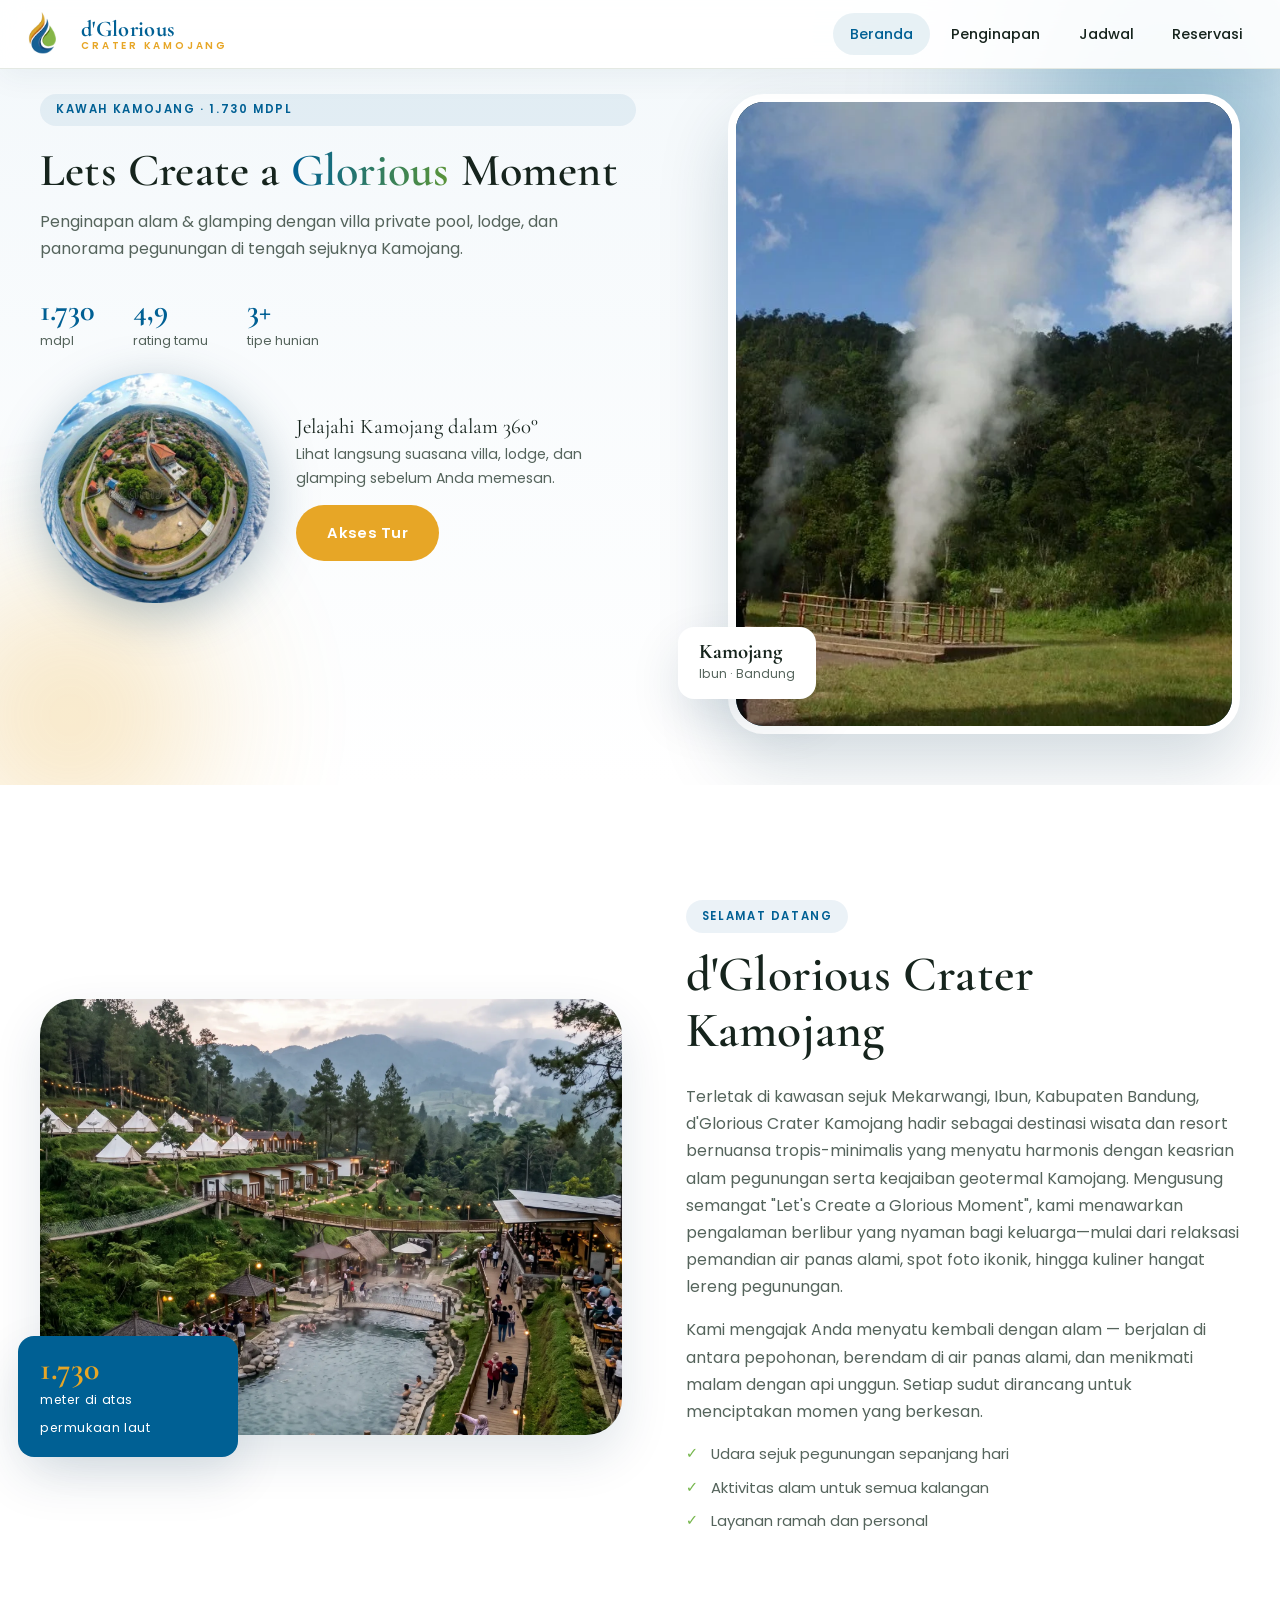
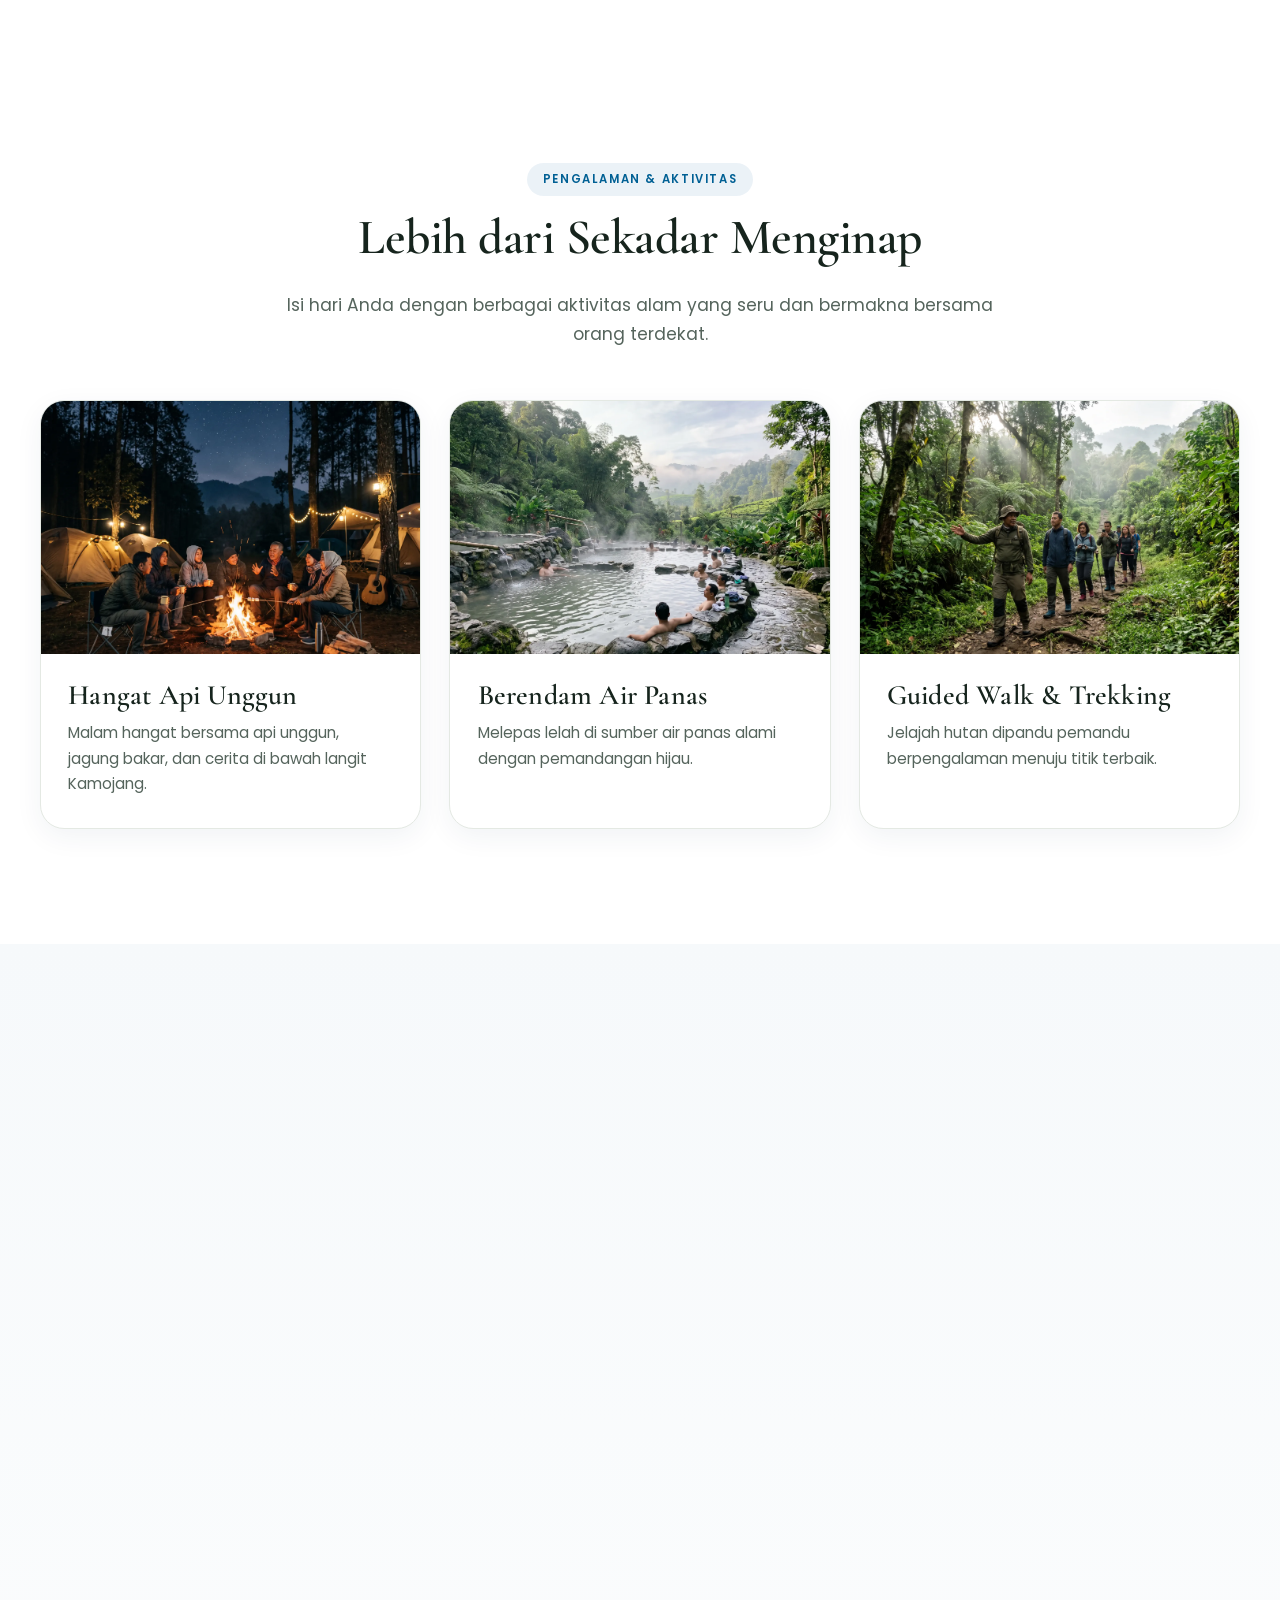
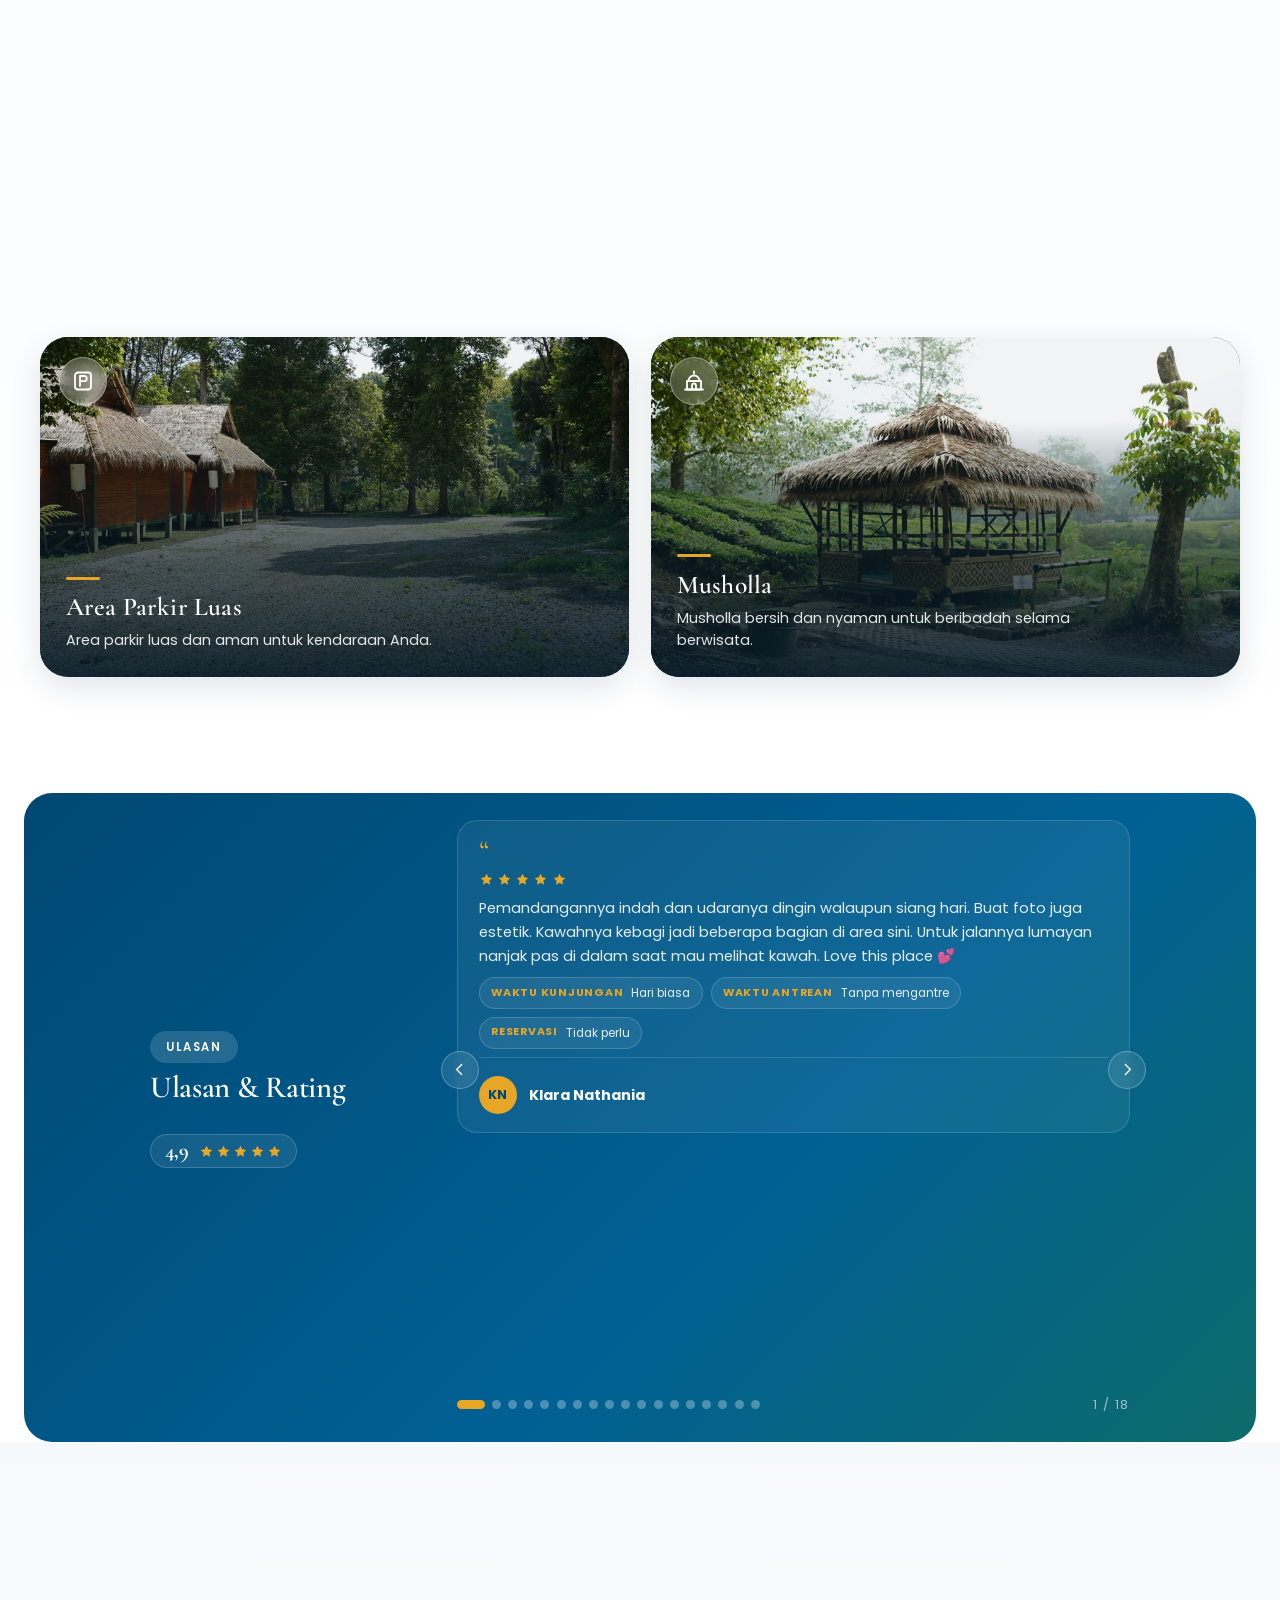
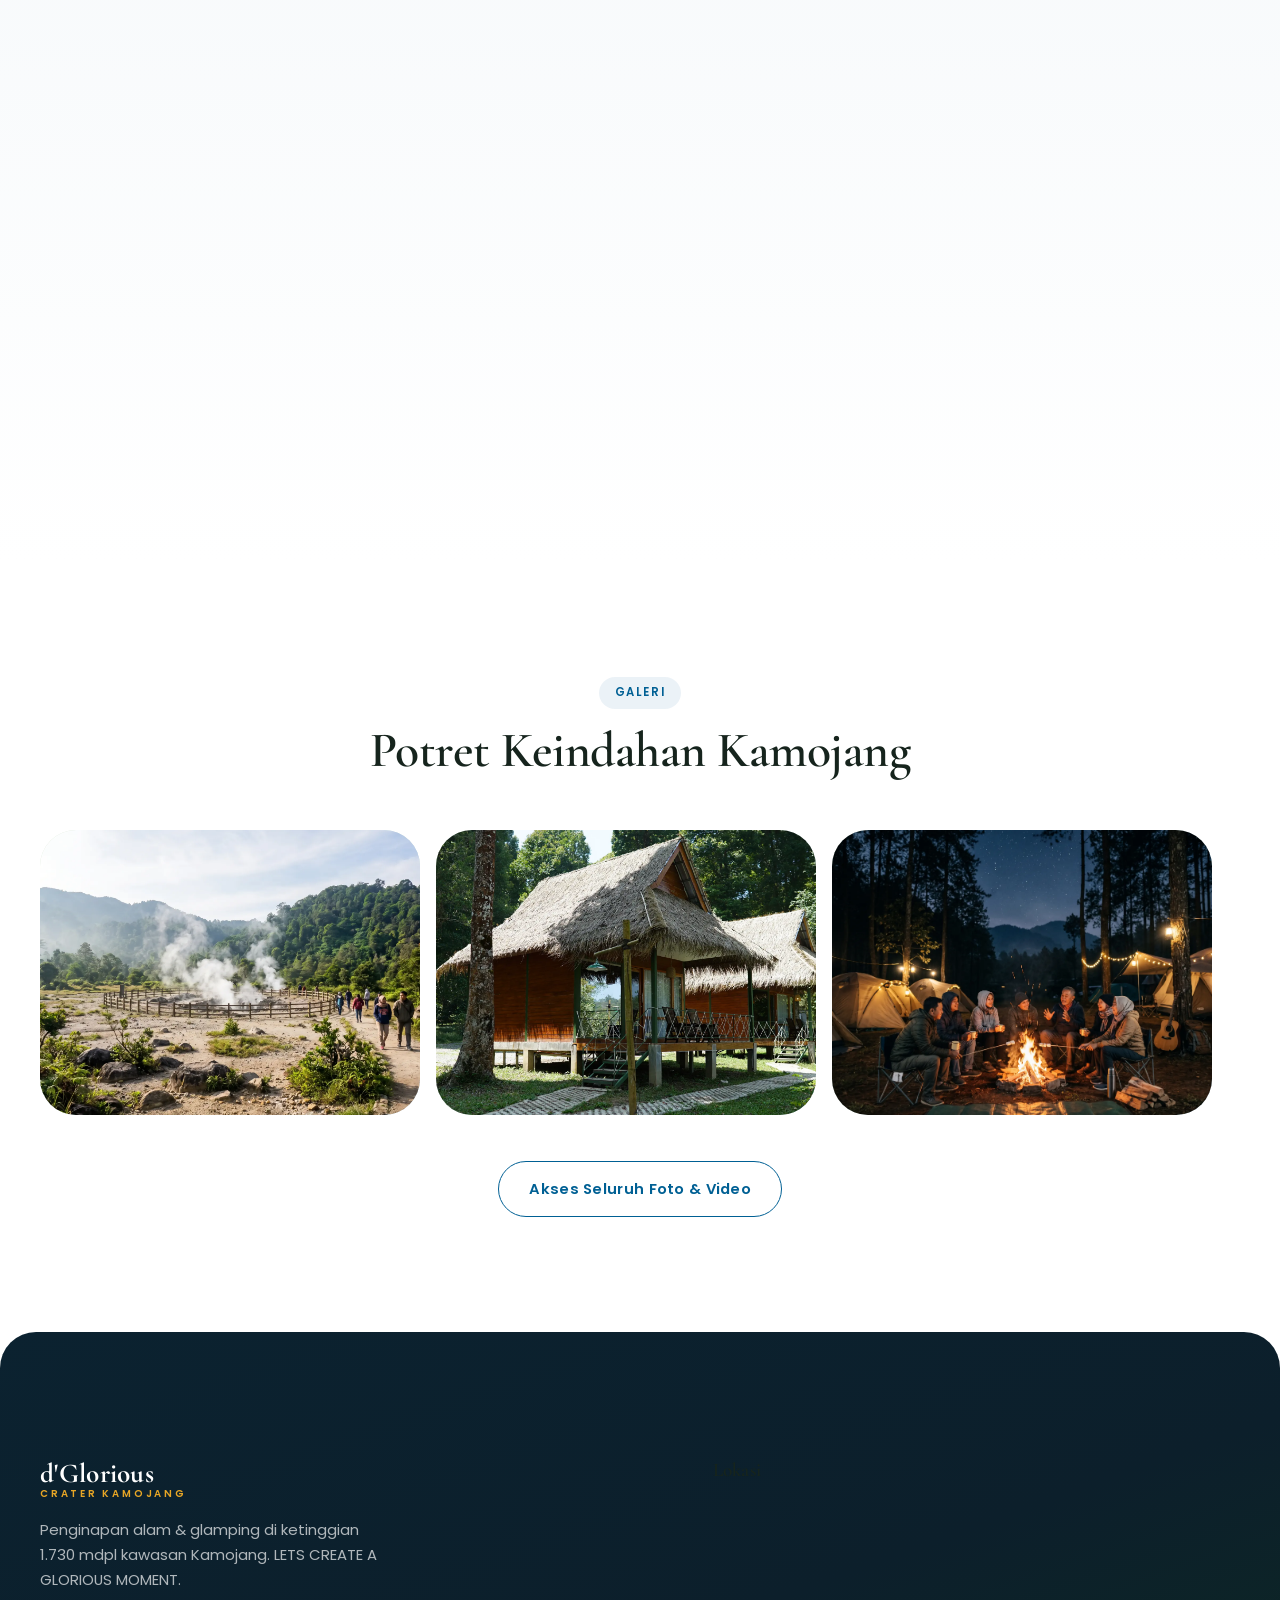
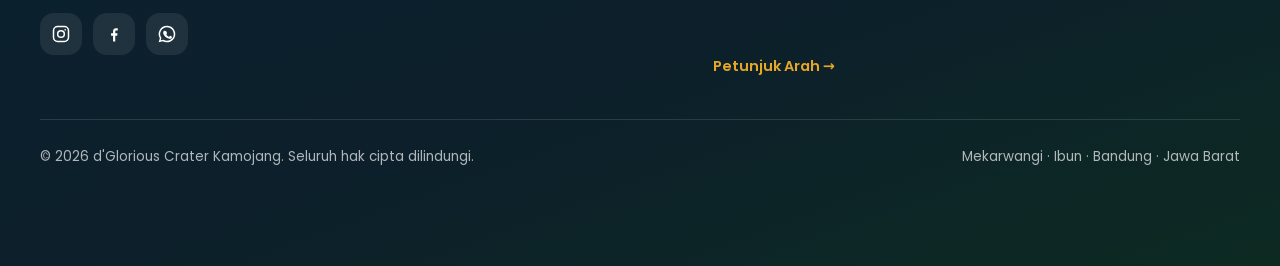
==== index.html @ 9ad10592 "First Commit" ====
<!DOCTYPE html>
<html lang="id">
<head>
  <meta charset="UTF-8">
  <meta name="viewport" content="width=device-width, initial-scale=1.0">
  <title>d'Glorious Crater Kamojang — LETS CREATE A GLORIOUS MOMENT</title>
  <meta name="description" content="Penginapan alam & glamping di ketinggian 1.730 mdpl kawasan Kawah Kamojang. Villa private pool, lodge, dan glamping dengan panorama pegunungan.">
  <meta property="og:title" content="d'Glorious Crater Kamojang">
  <meta property="og:description" content="LETS CREATE A GLORIOUS MOMENT — menginap di tengah sejuknya alam Kamojang.">
  <meta property="og:type" content="website">
  <link rel="preconnect" href="https://fonts.googleapis.com">
  <link rel="preconnect" href="https://fonts.gstatic.com" crossorigin>
  <link href="https://fonts.googleapis.com/css2?family=Cormorant+Garamond:wght@500;600;700&family=Poppins:wght@300;400;500;600&display=optional" rel="stylesheet">
  <link rel="stylesheet" href="assets/css/style.css">
  <link rel="icon" type="image/png" href="assets/img/favicon.png">
</head>
<body>
  <a class="skip-link" href="#main">Lewati ke konten</a>

  <!-- ================= HEADER ================= -->
  <header class="site-header is-static" id="siteHeader">
    <div class="container header__inner">
      <button class="nav-toggle" id="navToggle" type="button" aria-label="Buka menu" aria-expanded="false" aria-controls="primaryNav">
        <span class="nav-toggle__bar"></span>
        <span class="nav-toggle__bar"></span>
        <span class="nav-toggle__bar"></span>
      </button>

      <a class="brand" href="index.html" aria-label="d'Glorious Crater Kamojang">
        <img class="brand__logo" src="assets/img/logo.png" alt="d'Glorious Crater Kamojang">
        <span class="brand__wordmark">d'Glorious<span>Crater Kamojang</span></span>
      </a>

      <ul class="nav__list header__nav"><li><a href="index.html" class="is-active" aria-current="page">Beranda</a></li><li><a href="akomodasi.html">Penginapan</a></li><li><a href="jadwal.html">Jadwal</a></li><li><a href="reservasi.html">Reservasi</a></li></ul>
    </div>
  </header>

  <div class="navpanel-backdrop" id="navBackdrop" hidden></div>
  <nav class="navpanel" id="primaryNav" aria-label="Menu utama">
    <div class="navpanel__head">
      <span class="navpanel__title">Menu</span>
      <button class="navpanel__close" id="navClose" type="button" aria-label="Tutup menu">
        <svg viewBox="0 0 24 24" fill="none" stroke="currentColor" stroke-width="1.9" stroke-linecap="round" aria-hidden="true"><path d="M6 6l12 12M18 6L6 18"/></svg>
      </button>
    </div>
    <ul class="nav__list">
      <li><a href="index.html" aria-label="Beranda">
        <svg class="nav-icon" viewBox="0 0 24 24" fill="none" stroke="currentColor" stroke-width="1.8" stroke-linecap="round" stroke-linejoin="round" aria-hidden="true"><path d="M3 10.5 12 3l9 7.5"/><path d="M5 9.5V21h14V9.5"/><path d="M9 21v-6h6v6"/></svg>
        <span>Beranda</span>
      </a></li>
      <li><a href="akomodasi.html" aria-label="Penginapan">
        <svg class="nav-icon" viewBox="0 0 24 24" fill="none" stroke="currentColor" stroke-width="1.8" stroke-linecap="round" stroke-linejoin="round" aria-hidden="true"><rect x="3" y="3" width="7" height="7" rx="1.5"/><rect x="14" y="3" width="7" height="7" rx="1.5"/><rect x="3" y="14" width="7" height="7" rx="1.5"/><rect x="14" y="14" width="7" height="7" rx="1.5"/></svg>
        <span>Penginapan</span>
      </a></li>
      <li><a href="jadwal.html" aria-label="Jadwal">
        <svg class="nav-icon" viewBox="0 0 24 24" fill="none" stroke="currentColor" stroke-width="1.8" stroke-linecap="round" stroke-linejoin="round" aria-hidden="true"><rect x="3" y="5" width="18" height="16" rx="2"/><path d="M3 10h18"/><path d="M8 3v4M16 3v4"/><path d="M8 14h.01M12 14h.01M16 14h.01M8 18h.01M12 18h.01"/></svg>
        <span>Jadwal</span>
      </a></li>
      <li><a href="reservasi.html" aria-label="Reservasi">
        <svg class="nav-icon" viewBox="0 0 24 24" fill="none" stroke="currentColor" stroke-width="1.8" stroke-linecap="round" stroke-linejoin="round" aria-hidden="true"><rect x="3" y="5" width="18" height="16" rx="2"/><path d="M3 10h18"/><path d="M8 3v4M16 3v4"/><path d="m9.5 15.5 1.8 1.8 3.4-3.6"/></svg>
        <span>Reservasi</span>
      </a></li>
    </ul>
  </nav>

  <!-- Navigasi bawah (layar kecil) -->
  <nav class="bottombar" aria-label="Menu utama ponsel">
    <ul class="bottombar__list">
      <li><a href="index.html" aria-label="Beranda">
        <svg class="nav-icon" viewBox="0 0 24 24" fill="none" stroke="currentColor" stroke-width="1.8" stroke-linecap="round" stroke-linejoin="round" aria-hidden="true"><path d="M3 10.5 12 3l9 7.5"/><path d="M5 9.5V21h14V9.5"/><path d="M9 21v-6h6v6"/></svg>
        <span>Beranda</span>
      </a></li>
      <li><a href="akomodasi.html" aria-label="Penginapan">
        <svg class="nav-icon" viewBox="0 0 24 24" fill="none" stroke="currentColor" stroke-width="1.8" stroke-linecap="round" stroke-linejoin="round" aria-hidden="true"><rect x="3" y="3" width="7" height="7" rx="1.5"/><rect x="14" y="3" width="7" height="7" rx="1.5"/><rect x="3" y="14" width="7" height="7" rx="1.5"/><rect x="14" y="14" width="7" height="7" rx="1.5"/></svg>
        <span>Penginapan</span>
      </a></li>
      <li><a href="jadwal.html" aria-label="Jadwal">
        <svg class="nav-icon" viewBox="0 0 24 24" fill="none" stroke="currentColor" stroke-width="1.8" stroke-linecap="round" stroke-linejoin="round" aria-hidden="true"><rect x="3" y="5" width="18" height="16" rx="2"/><path d="M3 10h18"/><path d="M8 3v4M16 3v4"/><path d="M8 14h.01M12 14h.01M16 14h.01M8 18h.01M12 18h.01"/></svg>
        <span>Jadwal</span>
      </a></li>
      <li><a href="reservasi.html" aria-label="Reservasi">
        <svg class="nav-icon" viewBox="0 0 24 24" fill="none" stroke="currentColor" stroke-width="1.8" stroke-linecap="round" stroke-linejoin="round" aria-hidden="true"><rect x="3" y="5" width="18" height="16" rx="2"/><path d="M3 10h18"/><path d="M8 3v4M16 3v4"/><path d="m9.5 15.5 1.8 1.8 3.4-3.6"/></svg>
        <span>Reservasi</span>
      </a></li>
    </ul>
  </nav>

  <main id="main">
    <!-- ================= HERO ================= -->
    <section class="hero hero--split">
      <span class="blob blob--1" aria-hidden="true"></span>
      <span class="blob blob--2" aria-hidden="true"></span>
      <div class="container hero__grid">
        <div class="hero__text">
          <p class="eyebrow">Kawah Kamojang · 1.730 mdpl</p>
          <h1>Lets Create a <em>Glorious</em> Moment</h1>
          <p class="hero__lead">Penginapan alam &amp; glamping dengan villa private pool, lodge, dan panorama pegunungan di tengah sejuknya Kamojang.</p>
          <ul class="hero__facts">
            <li><strong>1.730</strong><span>mdpl</span></li>
            <li><strong>4,9</strong><span>rating tamu</span></li>
            <li><strong>3+</strong><span>tipe hunian</span></li>
          </ul>

          <!-- Isi ruang kosong: PNG 360 + tombol akses -->
          <div class="hero__360">
            <div class="hero360">
              <img class="hero360__img" src="assets/img/360.webp" alt="Tampilan 360 derajat kawasan Kamojang" width="552" height="552">
              <div class="hero360__body">
                <p class="hero360__title">Jelajahi Kamojang dalam 360°</p>
                <p class="hero360__text">Lihat langsung suasana villa, lodge, dan glamping sebelum Anda memesan.</p>
                <a class="btn btn--gold hero360__btn" href="AksesTur.html" aria-label="Buka halaman Akses Tur 360">Akses Tur</a>
              </div>
            </div>
          </div>
        </div>
        <div class="hero__visual">
          <div class="hero__media">
        <div class="hero__backdrop" aria-hidden="true"></div>
        <video class="hero__video" data-img="hero" autoplay muted loop playsinline poster="assets/img/Hero.webp">
          <source data-video="hero" src="assets/video/Hero1.mp4" type="video/mp4">
        </video>
          </div>
          <div class="hero__chip"><strong>Kamojang</strong><span>Ibun · Bandung</span></div>
        </div>
      </div>
    </section>

    <!-- ================= INTRO ================= -->
    <section class="section" id="tentang">
      <div class="container split">
        <div class="split__media" data-reveal>
          <div class="media ratio-4x3">
            <img data-img="intro" src="assets/img/intro.jpg" alt="Suasana alam d'Glorious Crater Kamojang">
          </div>
          <div class="split__badge">
            <strong>1.730</strong>
            <span>meter di atas permukaan laut</span>
          </div>
        </div>
        <div class="split__body" data-reveal data-reveal-delay="1">
          <p class="eyebrow">Selamat Datang</p>
          <h2>d'Glorious Crater Kamojang</h2>
          <p>Terletak di kawasan sejuk Mekarwangi, Ibun, Kabupaten Bandung, d'Glorious Crater Kamojang hadir sebagai destinasi wisata dan resort bernuansa tropis-minimalis yang menyatu harmonis dengan keasrian alam pegunungan serta keajaiban geotermal Kamojang. Mengusung semangat "Let's Create a Glorious Moment", kami menawarkan pengalaman berlibur yang nyaman bagi keluarga—mulai dari relaksasi pemandian air panas alami, spot foto ikonik, hingga kuliner hangat lereng pegunungan.</p>
          <p>Kami mengajak Anda menyatu kembali dengan alam — berjalan di antara pepohonan, berendam di air panas alami, dan menikmati malam dengan api unggun. Setiap sudut dirancang untuk menciptakan momen yang berkesan.</p>
          <ul class="feature-list">
            <li>Udara sejuk pegunungan sepanjang hari</li>
            <li>Aktivitas alam untuk semua kalangan</li>
            <li>Layanan ramah dan personal</li>
          </ul>
        </div>
      </div>
    </section>

    <!-- ================= PENGALAMAN ================= -->
    <section class="section" id="pengalaman">
      <div class="container">
        <div class="section-head section-head--center" data-reveal>
          <p class="eyebrow">Pengalaman &amp; Aktivitas</p>
          <h2>Lebih dari Sekadar Menginap</h2>
          <p class="lead">Isi hari Anda dengan berbagai aktivitas alam yang seru dan bermakna bersama orang terdekat.</p>
        </div>
        <div class="grid grid-3">
          <article class="card" data-reveal>
            <div class="media ratio-3x2"><img data-img="exp-campfire" src="assets/img/exp-campfire.jpg" alt="Hangat api unggun"></div>
            <div class="card__body">
              <h3 class="card__title">Hangat Api Unggun</h3>
              <p class="card__text">Malam hangat bersama api unggun, jagung bakar, dan cerita di bawah langit Kamojang.</p>
            </div>
          </article>
          <article class="card" data-reveal data-reveal-delay="1">
            <div class="media ratio-3x2"><img data-img="exp-hotspring" src="assets/img/exp-hotspring.jpg" alt="Berendam air panas"></div>
            <div class="card__body">
              <h3 class="card__title">Berendam Air Panas</h3>
              <p class="card__text">Melepas lelah di sumber air panas alami dengan pemandangan hijau.</p>
            </div>
          </article>
          <article class="card" data-reveal data-reveal-delay="2">
            <div class="media ratio-3x2" data-img="exp-walk"><img data-img="exp-walk" src="assets/img/exp-walk.jpg" alt="Guided walk"></div>
            <div class="card__body">
              <h3 class="card__title">Guided Walk &amp; Trekking</h3>
              <p class="card__text">Jelajah hutan dipandu pemandu berpengalaman menuju titik terbaik.</p>
            </div>
          </article>
        </div>
      </div>
    </section>

    <!-- ================= FASILITAS ================= -->
    <section class="section section--sand" id="fasilitas">
      <div class="container">
        <div class="section-head section-head--center" data-reveal>
          <p class="eyebrow">Fasilitas</p>
          <h2>Semua yang Anda Butuhkan</h2>
        </div>
        <div class="fac-grid" id="facGrid">
          <article class="fac-card fac-card--wide" data-reveal>
            <div class="fac-card__media"><img data-img="exp-hotspring" src="assets/img/exp-hotspring.jpg" alt="Pemandian air panas alami" loading="lazy" onerror="this.style.display='none'"></div>
            <div class="fac-card__icon"><svg viewBox="0 0 24 24" fill="none" stroke="currentColor" stroke-width="1.8" stroke-linecap="round" stroke-linejoin="round"><path d="M12 3c3 3.4 6 6 6 9.3A6 6 0 0 1 6 12.3C6 9 9 6.4 12 3z"/><path d="M9 14.5c.8.8 2 .8 2.8 0"/><path d="M11.6 16.6c.8.8 2 .8 2.8 0"/><path d="M14.2 14.5c.8.8 2 .8 2.8 0"/></svg></div>
            <div class="fac-card__body">
              <h3>Pemandian Air Panas &amp; Sauna Alam</h3>
              <p>Berendam hangat di air panas alami dan relaksasi sauna di tengah sejuknya alam.</p>
            </div>
          </article>
          <article class="fac-card" data-reveal data-reveal-delay="1">
            <div class="fac-card__media"><img data-img="gal-2" src="assets/img/gal-2.jpg" alt="Penginapan glamping dan area camping" loading="lazy" onerror="this.style.display='none'"></div>
            <div class="fac-card__icon"><svg viewBox="0 0 24 24" fill="none" stroke="currentColor" stroke-width="1.8" stroke-linecap="round" stroke-linejoin="round"><path d="M2.5 16.5 12 3.5l9.5 13"/><path d="M7 16.5V20h10v-3.5"/><path d="M9 16.5 10.5 12M15 16.5 13.5 12"/></svg></div>
            <div class="fac-card__body">
              <h3>Penginapan Glamping &amp; Camping Area</h3>
              <p>Tenda glamping nyaman dan area berkemah di bawah langit Kamojang.</p>
            </div>
          </article>
          <article class="fac-card" data-reveal data-reveal-delay="2">
            <div class="fac-card__media"><img src="assets/img/fas-resto.jpg" alt="Crateria Resto &amp; Cafe" loading="lazy" onerror="this.style.display='none'"></div>
            <div class="fac-card__icon"><svg viewBox="0 0 24 24" fill="none" stroke="currentColor" stroke-width="1.8" stroke-linecap="round" stroke-linejoin="round"><path d="M4 10h13v5a4 4 0 0 1-4 4H8a4 4 0 0 1-4-4z"/><path d="M17 11h1.2a2.3 2.3 0 0 1 0 4.6H17"/><path d="M8 6.5c0-1 1-1.4 1-2.4M11.5 6.5c0-1 1-1.4 1-2.4"/></svg></div>
            <div class="fac-card__body">
              <h3>Crateria Resto &amp; Cafe</h3>
              <p>Menu hangat khas lereng pegunungan, kopi, dan pemandangan kawah.</p>
            </div>
          </article>
          <article class="fac-card" data-reveal data-reveal-delay="3">
            <div class="fac-card__media"><img src="assets/img/LMG06645.webp" alt="Glorious Bridge dan spot foto" loading="lazy" onerror="this.style.display='none'"></div>
            <div class="fac-card__icon"><svg viewBox="0 0 24 24" fill="none" stroke="currentColor" stroke-width="1.8" stroke-linecap="round" stroke-linejoin="round"><path d="M4 8.5h3l1.5-2.5h7L17 8.5h3a1 1 0 0 1 1 1V18a1 1 0 0 1-1 1H4a1 1 0 0 1-1-1V9.5a1 1 0 0 1 1-1z"/><circle cx="12" cy="13" r="3.2"/><path d="M8.2 16.5h7.6"/></svg></div>
            <div class="fac-card__body">
              <h3>Glorious Bridge &amp; Spot Foto</h3>
              <p>Jembatan ikonik dan titik foto dengan latar alam yang memukau.</p>
            </div>
          </article>
          <article class="fac-card fac-card--wide" data-reveal>
            <div class="fac-card__media"><img src="assets/img/Kawah.webp" alt="Kawasan kawah alami Kamojang" loading="lazy" onerror="this.style.display='none'"></div>
            <div class="fac-card__icon"><svg viewBox="0 0 24 24" fill="none" stroke="currentColor" stroke-width="1.8" stroke-linecap="round" stroke-linejoin="round"><path d="M3.5 20 9 9l3 5 2.5-4 6 10z"/><path d="M1.5 20h21"/><path d="M12 6.5c0-1.1 1-1.6 1-2.8"/><path d="M15 9c0-1.1 1-1.6 1-2.8"/></svg></div>
            <div class="fac-card__body">
              <h3>Kawasan Kawah Alami</h3>
              <p>Jelajahi fenomena panas bumi dan lanskap kawah Kamojang yang menakjubkan.</p>
            </div>
          </article>
          <article class="fac-card" data-reveal data-reveal-delay="1">
            <div class="fac-card__media"><img src="assets/img/Saung.webp" alt="Saung dan gazebo bersantai" loading="lazy" onerror="this.style.display='none'"></div>
            <div class="fac-card__icon"><svg viewBox="0 0 24 24" fill="none" stroke="currentColor" stroke-width="1.8" stroke-linecap="round" stroke-linejoin="round"><path d="M12 4v13"/><path d="M3.5 9.5a8.5 8.5 0 0 1 17 0z"/><path d="M12 17v4"/><path d="M8.5 21h7"/></svg></div>
            <div class="fac-card__body">
              <h3>Saung &amp; Gazebo Bersantai</h3>
              <p>Tempat teduh untuk bersantai, bercengkrama, dan menikmati suasana pegunungan.</p>
            </div>
          </article>
          <article class="fac-card fac-card--wide" data-reveal data-reveal-delay="2">
            <div class="fac-card__media"><img src="assets/img/LMG06696.webp" alt="Area parkir luas" loading="lazy" onerror="this.style.display='none'"></div>
            <div class="fac-card__icon"><svg viewBox="0 0 24 24" fill="none" stroke="currentColor" stroke-width="1.8" stroke-linecap="round" stroke-linejoin="round"><rect x="4" y="3.5" width="16" height="17" rx="3"/><path d="M9 17V7h4.2a2.6 2.6 0 0 1 0 5.2H9"/></svg></div>
            <div class="fac-card__body">
              <h3>Area Parkir Luas</h3>
              <p>Area parkir luas dan aman untuk kendaraan Anda.</p>
            </div>
          </article>
          <article class="fac-card fac-card--wide" data-reveal data-reveal-delay="3">
            <div class="fac-card__media"><img src="assets/img/LMG07456.webp" alt="Musholla" loading="lazy" onerror="this.style.display='none'"></div>
            <div class="fac-card__icon"><svg viewBox="0 0 24 24" fill="none" stroke="currentColor" stroke-width="1.8" stroke-linecap="round" stroke-linejoin="round"><path d="M12 2.5v2.2"/><path d="M6.5 12a5.5 5.5 0 0 1 11 0z"/><path d="M5 12h14v8.5H5z"/><path d="M10 20.5v-4a2 2 0 0 1 4 0v4"/><path d="M3 20.5h18"/></svg></div>
            <div class="fac-card__body">
              <h3>Musholla</h3>
              <p>Musholla bersih dan nyaman untuk beribadah selama berwisata.</p>
            </div>
          </article>
        </div>
        <div class="fac-more">
          <button class="btn btn--outline" id="facMore" type="button" aria-haspopup="dialog" aria-controls="facModal">
            <span data-label>Lihat Semua Fasilitas</span>
          </button>
        </div>
      </div>
    </section>

    <!-- ================= TESTIMONI ================= -->
    <section class="section section--blue" id="testimoni">
      <div class="container">
        <div class="section-head section-head--center" data-reveal>
          <p class="eyebrow">Ulasan</p>
          <h2>Ulasan &amp; Rating</h2>
          <p class="rating-summary">
            <strong class="rating-summary__score">4,9</strong>
            <span class="rating-summary__stars"><svg viewBox="0 0 24 24" fill="currentColor"><path d="m12 2.8 2.85 5.78 6.38.93-4.62 4.5 1.09 6.35L12 17.36 6.3 20.36l1.09-6.35-4.62-4.5 6.38-.93z"/></svg><svg viewBox="0 0 24 24" fill="currentColor"><path d="m12 2.8 2.85 5.78 6.38.93-4.62 4.5 1.09 6.35L12 17.36 6.3 20.36l1.09-6.35-4.62-4.5 6.38-.93z"/></svg><svg viewBox="0 0 24 24" fill="currentColor"><path d="m12 2.8 2.85 5.78 6.38.93-4.62 4.5 1.09 6.35L12 17.36 6.3 20.36l1.09-6.35-4.62-4.5 6.38-.93z"/></svg><svg viewBox="0 0 24 24" fill="currentColor"><path d="m12 2.8 2.85 5.78 6.38.93-4.62 4.5 1.09 6.35L12 17.36 6.3 20.36l1.09-6.35-4.62-4.5 6.38-.93z"/></svg><svg viewBox="0 0 24 24" fill="currentColor"><path d="m12 2.8 2.85 5.78 6.38.93-4.62 4.5 1.09 6.35L12 17.36 6.3 20.36l1.09-6.35-4.62-4.5 6.38-.93z"/></svg></span>
          </p>
        </div>
        <div class="tcarousel" data-carousel>
          <button class="tcarousel__btn tcarousel__btn--prev" type="button" data-carousel-prev aria-label="Ulasan sebelumnya">
            <svg viewBox="0 0 24 24" fill="none" stroke="currentColor" stroke-width="2" stroke-linecap="round" stroke-linejoin="round" aria-hidden="true"><path d="m15 5-7 7 7 7"/></svg>
          </button>
          <div class="tcarousel__viewport">
            <div class="tcarousel__track" data-reviews></div>
          </div>
          <button class="tcarousel__btn tcarousel__btn--next" type="button" data-carousel-next aria-label="Ulasan berikutnya">
            <svg viewBox="0 0 24 24" fill="none" stroke="currentColor" stroke-width="2" stroke-linecap="round" stroke-linejoin="round" aria-hidden="true"><path d="m9 5 7 7-7 7"/></svg>
          </button>
          <div class="tcarousel__foot">
            <div class="tcarousel__dots" data-carousel-dots></div>
            <p class="tcarousel__counter"><span data-carousel-current>1</span> / <span data-carousel-total>20</span></p>
          </div>
        </div>
      </div>
    </section>

    <!-- ================= BERITA ================= -->
    <section class="section section--cream" id="berita">
      <div class="container">
        <div class="section-head section-head--center" data-reveal>
          <p class="eyebrow">Berita &amp; Info</p>
          <h2>Kabar Terbaru</h2>
          <p class="lead">Ikuti promo, acara, dan informasi terbaru dari d'Glorious Crater Kamojang.</p>
        </div>
        <div class="grid grid-3">
          <article class="news" data-reveal>
            <div class="news__meta"><span class="news__date">5 Okt 2026</span><span class="news__tag">Promo</span></div>
            <h3 class="news__title">Promo Libur Akhir Tahun: Diskon Menginap Hingga 20%</h3>
            <p class="news__text">Nikmati potongan harga spesial untuk pemesanan villa dan glamping selama periode libur akhir tahun.</p>
            <a class="news__link" href="reservasi.html">Baca Selengkapnya
              <svg width="18" height="18" viewBox="0 0 24 24" fill="none" stroke="currentColor" stroke-width="2" stroke-linecap="round" stroke-linejoin="round"><path d="M5 12h14M13 6l6 6-6 6"/></svg>
            </a>
          </article>
          <article class="news" data-reveal data-reveal-delay="1">
            <div class="news__meta"><span class="news__date">22 Sep 2026</span><span class="news__tag">Acara</span></div>
            <h3 class="news__title">Malam Api Unggun &amp; Musik Akustik Tiap Akhir Pekan</h3>
            <p class="news__text">Rasakan suasana hangat dengan api unggun dan penampilan musik akustik setiap Sabtu malam.</p>
            <a class="news__link" href="reservasi.html">Baca Selengkapnya
              <svg width="18" height="18" viewBox="0 0 24 24" fill="none" stroke="currentColor" stroke-width="2" stroke-linecap="round" stroke-linejoin="round"><path d="M5 12h14M13 6l6 6-6 6"/></svg>
            </a>
          </article>
          <article class="news" data-reveal data-reveal-delay="2">
            <div class="news__meta"><span class="news__date">8 Sep 2026</span><span class="news__tag">Info</span></div>
            <h3 class="news__title">Pemandian Air Panas &amp; Sauna Alam Kini Dibuka</h3>
            <p class="news__text">Fasilitas pemandian air panas alami dan sauna kini siap menemani waktu relaksasi Anda.</p>
            <a class="news__link" href="reservasi.html">Baca Selengkapnya
              <svg width="18" height="18" viewBox="0 0 24 24" fill="none" stroke="currentColor" stroke-width="2" stroke-linecap="round" stroke-linejoin="round"><path d="M5 12h14M13 6l6 6-6 6"/></svg>
            </a>
          </article>
        </div>
      </div>
    </section>

    <!-- ================= GALERI PREVIEW ================= -->
    <section class="section" id="galeri">
      <div class="container">
        <div class="section-head section-head--center" data-reveal>
          <p class="eyebrow">Galeri</p>
          <h2>Potret Keindahan Kamojang</h2>
        </div>
        <div class="gallery-grid" data-gallery>
          <div class="gallery-item" data-category="alam" data-type="image" data-src="assets/img/Kawah.webp" data-caption="Pemandangan kawah Kamojang di pagi hari" data-reveal>
            <div class="media ratio-4x3"><img src="assets/img/Kawah.webp" alt="Pemandangan kawah Kamojang"></div>
            <div class="gallery-item__overlay"><span>Pemandangan kawah Kamojang di pagi hari</span></div>
          </div>
          <div class="gallery-item" data-category="akomodasi" data-type="image" data-img="gal-2" data-src="assets/img/gal-2.jpg" data-caption="Glamping Kahuripan di tengah alam" data-reveal data-reveal-delay="1">
            <div class="media ratio-4x3"><img data-img="gal-2" src="assets/img/gal-2.jpg" alt="Glamping Kahuripan"></div>
            <div class="gallery-item__overlay"><span>Glamping Kahuripan di tengah alam</span></div>
          </div>
          <div class="gallery-item" data-category="aktivitas" data-type="image" data-img="gal-3" data-src="assets/img/gal-3.jpg" data-caption="Api unggun hangat malam hari" data-reveal data-reveal-delay="2">
            <div class="media ratio-4x3"><img data-img="gal-3" src="assets/img/gal-3.jpg" alt="Api unggun malam hari"></div>
            <div class="gallery-item__overlay"><span>Api unggun hangat malam hari</span></div>
          </div>
        </div>
        <div class="gallery-more" data-reveal>
          <a class="btn btn--outline" href="galeri.html">
            <span data-label>Akses Seluruh Foto &amp; Video</span>
          </a>
        </div>
      </div>
    </section>

  </main>

  <!-- ================= FOOTER ================= -->
  <footer class="site-footer">
    <div class="container">
      <div class="footer__grid">
        <div class="footer__brand">
          <span class="brand__wordmark">d'Glorious<span>Crater Kamojang</span></span>
          <p>Penginapan alam &amp; glamping di ketinggian 1.730 mdpl kawasan Kamojang. LETS CREATE A GLORIOUS MOMENT.</p>
          <div class="socials">
            <a data-instagram href="#" aria-label="Instagram"><svg width="20" height="20" viewBox="0 0 24 24" fill="none" stroke="currentColor" stroke-width="1.8"><rect x="3" y="3" width="18" height="18" rx="5"/><circle cx="12" cy="12" r="4"/><circle cx="17" cy="7" r="1" fill="currentColor" stroke="none"/></svg></a>
            <a data-facebook href="#" aria-label="Facebook"><svg width="20" height="20" viewBox="0 0 24 24" fill="currentColor"><path d="M13.5 21v-7h2.3l.4-3h-2.7V9.2c0-.9.3-1.5 1.6-1.5H16.5V5.1C16.2 5 15.3 5 14.3 5c-2 0-3.4 1.2-3.4 3.5V11H8.5v3h2.4v7z"/></svg></a>
            <a data-wa href="#" aria-label="WhatsApp"><svg width="20" height="20" viewBox="0 0 24 24" fill="currentColor"><path d="M12 2a10 10 0 0 0-8.6 15.1L2 22l5-1.3A10 10 0 1 0 12 2zm0 1.8a8.2 8.2 0 0 1 0 16.4 8.1 8.1 0 0 1-4.2-1.2l-.3-.2-3 .8.8-2.9-.2-.3A8.2 8.2 0 0 1 12 3.8zm-3 4.3c-.2 0-.5 0-.7.3-.2.3-.9.9-.9 2.1s.9 2.4 1 2.6c.1.2 1.8 2.9 4.5 3.9 2.2.9 2.7.7 3.2.7.5-.1 1.5-.6 1.7-1.2.2-.6.2-1.1.2-1.2-.1-.1-.2-.2-.5-.3l-1.6-.8c-.2-.1-.4-.1-.5.1l-.7.9c-.1.2-.3.2-.5.1-.2-.1-.9-.3-1.8-1.1-.7-.6-1.1-1.3-1.2-1.5-.1-.2 0-.3.1-.5l.4-.5c.1-.2.2-.3.3-.5.1-.2 0-.3 0-.5l-.7-1.7c-.2-.4-.4-.4-.5-.4z"/></svg></a>
          </div>
        </div>
        <div>
          <h4>Lokasi</h4>
          <div class="footer__map">
            <iframe data-maps-embed title="Peta lokasi d'Glorious Crater Kamojang" loading="lazy" referrerpolicy="no-referrer-when-downgrade" allowfullscreen></iframe>
            <a class="footer__map-link" data-maps-directions href="#">Petunjuk Arah &rarr;</a>
          </div>
        </div>
      </div>
      <div class="footer__bottom">
        <span>&copy; <span data-year></span> d'Glorious Crater Kamojang. Seluruh hak cipta dilindungi.</span>
        <span>Mekarwangi &middot; Ibun &middot; Bandung &middot; Jawa Barat</span>
      </div>
    </div>
  </footer>

  


  <!-- Daftar lengkap fasilitas (mobile) -->
  <div class="fac-modal" id="facModal" hidden role="dialog" aria-modal="true" aria-labelledby="facModalTitle">
    <div class="fac-modal__backdrop" data-close></div>
    <div class="fac-modal__panel">
      <div class="fac-modal__head">
        <h3 id="facModalTitle">Semua Fasilitas</h3>
        <button class="fac-modal__close" type="button" data-close aria-label="Tutup">
          <svg viewBox="0 0 24 24" fill="none" stroke="currentColor" stroke-width="1.9" stroke-linecap="round" aria-hidden="true"><path d="M6 6l12 12M18 6L6 18"/></svg>
        </button>
      </div>
      <div class="fac-modal__list"></div>
    </div>
  </div>

  <!-- ================= PRATINJAU 360 ================= -->
  <div class="pano" id="pano" hidden>
    <div class="pano__backdrop" data-pano-close></div>
    <div class="pano__dialog" role="dialog" aria-modal="true" aria-label="Virtual tour 360 derajat">
      <button class="pano__close pano__fs" type="button" data-pano-full aria-label="Layar penuh" title="Layar penuh">
        <svg class="ic-enter" viewBox="0 0 24 24" fill="none" stroke="currentColor" stroke-width="1.9" stroke-linecap="round" stroke-linejoin="round" aria-hidden="true"><path d="M3 9V3h6"/><path d="M21 9V3h-6"/><path d="M3 15v6h6"/><path d="M21 15v6h-6"/></svg>
        <svg class="ic-exit" viewBox="0 0 24 24" fill="none" stroke="currentColor" stroke-width="1.9" stroke-linecap="round" stroke-linejoin="round" aria-hidden="true"><path d="M9 3v6H3"/><path d="M15 3v6h6"/><path d="M9 21v-6H3"/><path d="M15 21v-6h6"/></svg>
      </button>
      <button class="pano__close" type="button" data-pano-close aria-label="Tutup virtual tour">
        <svg viewBox="0 0 24 24" fill="none" stroke="currentColor" stroke-width="1.9" stroke-linecap="round" aria-hidden="true"><path d="M6 6l12 12M18 6L6 18"/></svg>
      </button>
      <div class="pano__scenes" id="panoScenes" hidden>
        <div class="pano__scene" data-src="assets/img/360/gerbang/Akses Tur.webp" data-yaw="0" data-label="Gerbang Utama"></div>
      </div>
      <div class="pano__stage" id="panoStage" tabindex="0" role="img" aria-label="Pemandangan 360 derajat, seret ke kiri atau kanan untuk memutar">
        <div class="pano__strip" id="panoStrip"></div>
        <div class="pano__hotspots" id="panoHotspots"></div>
        <nav class="pano__tabs" id="panoTabs" role="tablist" aria-label="Pilih ruangan" hidden></nav>
        <div class="pano__popup" id="panoInfo" hidden>
          <button class="pano__popup-scrim" type="button" data-info-close aria-label="Tutup penjelasan"></button>
          <div class="pano__popup-panel" role="dialog" aria-labelledby="panoPopTitle" tabindex="-1">
            <button class="pano__popup-close" type="button" data-info-close aria-label="Tutup penjelasan"><svg viewBox="0 0 24 24" fill="none" stroke="currentColor" stroke-width="1.9" stroke-linecap="round" aria-hidden="true"><path d="M6 6l12 12M18 6L6 18"/></svg></button>
            <span class="pano__popup-badge"><svg viewBox="0 0 24 24" fill="none" stroke="currentColor" stroke-width="2" stroke-linecap="round" stroke-linejoin="round" aria-hidden="true"><circle cx="12" cy="12" r="9.2"/><path d="M12 11.3v5.2"/><circle cx="12" cy="7.9" r="1.2" fill="currentColor" stroke="none"/></svg></span>
            <h4 class="pano__info-title" id="panoPopTitle"></h4>
            <p class="pano__info-text"></p>
          </div>
        </div>
        <p class="pano__hint">
          <svg viewBox="0 0 24 24" fill="none" stroke="currentColor" stroke-width="1.7" stroke-linecap="round" stroke-linejoin="round" aria-hidden="true"><path d="M9 5 5 9l4 4"/><path d="M15 5l4 4-4 4"/><path d="M5 9h14"/></svg>
          Seret untuk memutar · klik ikon i atau panah
        </p>
      </div>
    </div>
  </div>

  <script src="assets/js/config.js"></script>
  <script src="assets/js/reviews.js"></script>
  <script src="assets/js/main.js"></script>
  <script src="assets/js/header-scroll.js"></script>
  <script src="assets/js/nav-hero.js"></script>
  <script src="assets/js/fasilitas-toggle.js"></script>
  <script src="assets/data/hotspots.js"></script>
</body>
</html>
---- assets/css/style.css ----
/* =========================================================
   d'Glorious Crater Kamojang — Stylesheet
   Palet: Putih · #e7a626 (gold) · #006094 (biru) · #76b74d (hijau)
   ========================================================= */

:root {
  /* Warna brand */
  --white: #ffffff;
  --gold: #e7a626;
  --gold-dark: #c98a12;
  --blue: #006094;
  --blue-dark: #004872;
  --green: #76b74d;
  --green-dark: #5a9438;

  /* Netral */
  --ink: #16241d;
  --body: #55645c;
  --cream: #f6f4ec;
  --sand: #fbfaf6;
  --line: #e4e9e3;

  /* Bentuk & bayangan */
  --radius: 16px;
  --radius-lg: 26px;
  --radius-pill: 999px;
  --shadow-sm: 0 6px 20px rgba(0, 50, 80, .08);
  --shadow: 0 20px 50px rgba(0, 50, 80, .12);
  --shadow-lg: 0 30px 70px rgba(0, 50, 80, .18);

  --container: 1200px;
  --header-h: 84px;

  --font-display: "Cormorant Garamond", Georgia, "Times New Roman", serif;
  --font-body: "Poppins", system-ui, -apple-system, "Segoe UI", sans-serif;

  --ease: cubic-bezier(.22, .61, .36, 1);
}

/* ---------- Reset ---------- */
*,
*::before,
*::after { box-sizing: border-box; }

html { scroll-behavior: smooth; }

body {
  margin: 0;
  font-family: var(--font-body);
  font-weight: 400;
  font-size: 16px;
  line-height: 1.7;
  color: var(--body);
  background: var(--white);
  -webkit-font-smoothing: antialiased;
  overflow-x: hidden;
}

img, video { max-width: 100%; display: block; }

a { color: inherit; text-decoration: none; }

button { font-family: inherit; cursor: pointer; }

h1, h2, h3, h4 {
  font-family: var(--font-display);
  color: var(--ink);
  font-weight: 600;
  line-height: 1.12;
  margin: 0 0 .5em;
  letter-spacing: .2px;
}

h1 { font-size: clamp(2.6rem, 6vw, 4.6rem); }
h2 { font-size: clamp(2rem, 4vw, 3.1rem); }
h3 { font-size: clamp(1.35rem, 2.2vw, 1.75rem); }
h4 { font-size: 1.2rem; }

p { margin: 0 0 1rem; }

ul { margin: 0; padding: 0; list-style: none; }

::selection { background: var(--gold); color: #fff; }

/* ---------- Layout helpers ---------- */
.container {
  width: min(100% - 2.5rem, var(--container));
  margin-inline: auto;
}

.section { padding: clamp(4rem, 9vw, 7.5rem) 0; }
.section--tight { padding: clamp(3rem, 6vw, 5rem) 0; }
.section--cream { background: var(--cream); }
.section--sand { background: var(--sand); }
.section--blue { background: var(--blue); color: rgba(255, 255, 255, .82); }
.section--blue h2, .section--blue h3 { color: #fff; }

.center { text-align: center; }
.grid { display: grid; gap: 1.75rem; }
.grid-2 { grid-template-columns: repeat(2, 1fr); }
.grid-3 { grid-template-columns: repeat(3, 1fr); }
.grid-4 { grid-template-columns: repeat(4, 1fr); }

/* ---------- Section heading ---------- */
.section-head { max-width: 720px; margin-bottom: clamp(2.2rem, 4vw, 3.4rem); }
.section-head--center { margin-inline: auto; text-align: center; }

.eyebrow {
  display: inline-flex;
  align-items: center;
  gap: .6rem;
  font-family: var(--font-body);
  font-size: .78rem;
  font-weight: 600;
  letter-spacing: .22em;
  text-transform: uppercase;
  color: var(--green-dark);
  margin-bottom: .9rem;
}
.eyebrow::before {
  content: "";
  width: 30px;
  height: 2px;
  background: var(--gold);
  display: inline-block;
}
.section-head--center .eyebrow::after {
  content: "";
  width: 30px;
  height: 2px;
  background: var(--gold);
}
.section--blue .eyebrow { color: var(--gold); }
.lead { font-size: 1.075rem; color: var(--body); }
.section--blue .lead { color: rgba(255, 255, 255, .8); }

/* ---------- Buttons ---------- */
.btn {
  --btn-bg: var(--gold);
  --btn-fg: #fff;
  display: inline-flex;
  align-items: center;
  justify-content: center;
  gap: .55rem;
  padding: .92rem 1.9rem;
  border: 1.5px solid transparent;
  border-radius: var(--radius-pill);
  background: var(--btn-bg);
  color: var(--btn-fg);
  font-family: var(--font-body);
  font-size: .92rem;
  font-weight: 600;
  letter-spacing: .02em;
  transition: transform .3s var(--ease), box-shadow .3s var(--ease),
    background .3s var(--ease), color .3s var(--ease), border-color .3s var(--ease);
  will-change: transform;
}
.btn:hover { transform: translateY(-3px); box-shadow: var(--shadow); }
.btn--gold { --btn-bg: var(--gold); }
.btn--gold:hover { --btn-bg: var(--gold-dark); }
.btn--blue { --btn-bg: var(--blue); }
.btn--blue:hover { --btn-bg: var(--blue-dark); }
.btn--green { --btn-bg: var(--green); }
.btn--green:hover { --btn-bg: var(--green-dark); }
.btn--ghost {
  --btn-bg: transparent;
  --btn-fg: #fff;
  border-color: rgba(255, 255, 255, .7);
}
.btn--ghost:hover { --btn-bg: #fff; --btn-fg: var(--blue); }
.btn--outline {
  --btn-bg: transparent;
  --btn-fg: var(--blue);
  border-color: var(--blue);
}
.btn--outline:hover { --btn-bg: var(--blue); --btn-fg: #fff; }
.btn--sm { padding: .62rem 1.3rem; font-size: .84rem; }
.btn--block { width: 100%; }

/* ---------- Header ---------- */
.site-header {
  position: fixed;
  inset: 0 0 auto 0;
  z-index: 100;
  display: flex;
  align-items: center;
  padding: .65rem 0;
  transition: background .4s var(--ease), box-shadow .4s var(--ease), padding .4s var(--ease);
}
.site-header::after {
  content: "";
  position: absolute;
  inset: 0;
  background: linear-gradient(to bottom, rgba(6, 26, 38, .55), rgba(6, 26, 38, 0));
  opacity: 1;
  transition: opacity .4s var(--ease);
  pointer-events: none;
  z-index: -1;
}
.site-header.is-solid {
  padding: .45rem 0 .55rem;
  background: rgba(255, 255, 255, .96);
  backdrop-filter: blur(12px);
  box-shadow: var(--shadow-sm);
}
.site-header.is-solid::after { opacity: 0; }

.header__inner {
  display: grid;
  grid-template-columns: 1fr auto 1fr;
  align-items: center;
  gap: 1rem;
  width: min(100% - 2.5rem, 1360px);
}
.header__spacer { display: block; }

/* Tombol hamburger */
.nav-toggle {
  justify-self: start;
  display: inline-flex;
  flex-direction: column;
  justify-content: center;
  gap: 5px;
  width: 42px;
  height: 42px;
  padding: 9px 8px;
  border: 0;
  border-radius: 10px;
  background: transparent;
  cursor: pointer;
  z-index: 200;
  transition: background .3s var(--ease);
}
.nav-toggle:hover { background: rgba(255, 255, 255, .14); }
.site-header.is-solid .nav-toggle:hover,
.site-header.is-static .nav-toggle:hover { background: rgba(6, 26, 38, .07); }
.nav-toggle__bar {
  display: block;
  width: 100%;
  height: 2px;
  border-radius: 2px;
  background: #fff;
  transition: transform .35s var(--ease), opacity .25s var(--ease), background .3s var(--ease);
}
.site-header.is-solid .nav-toggle__bar,
.site-header.is-static .nav-toggle__bar { background: var(--ink); }

/* Saat panel menu terbuka, hamburger berubah jadi silang */
body.nav-open .nav-toggle__bar { background: var(--ink); }
body.nav-open .nav-toggle__bar:nth-child(1) { transform: translateY(7px) rotate(45deg); }
body.nav-open .nav-toggle__bar:nth-child(2) { opacity: 0; }
body.nav-open .nav-toggle__bar:nth-child(3) { transform: translateY(-7px) rotate(-45deg); }

/* Panel menu geser dari kiri */
.navpanel {
  position: fixed;
  top: 0;
  left: 0;
  bottom: 0;
  z-index: 150;
  width: min(86vw, 340px);
  padding: 1.1rem 1.4rem 2rem;
  background: #fff;
  box-shadow: 14px 0 44px rgba(6, 26, 38, .16);
  transform: translateX(-102%);
  visibility: hidden;
  transition: transform .4s var(--ease), visibility .4s var(--ease);
  overflow-y: auto;
}
body.nav-open .navpanel { transform: translateX(0); visibility: visible; }

.navpanel__head {
  display: flex;
  align-items: center;
  justify-content: space-between;
  padding-bottom: .9rem;
  margin-bottom: .6rem;
  border-bottom: 1px solid var(--line);
}
.navpanel__title {
  font-family: var(--font-display);
  font-size: 1.3rem;
  font-weight: 700;
  color: var(--blue);
}
.navpanel__close {
  display: inline-flex;
  align-items: center;
  justify-content: center;
  width: 36px;
  height: 36px;
  border: 0;
  border-radius: 9px;
  background: transparent;
  color: var(--ink);
  cursor: pointer;
  transition: background .3s var(--ease);
}
.navpanel__close:hover { background: rgba(6, 26, 38, .07); }
.navpanel__close svg { width: 20px; height: 20px; }

.navpanel .nav__list { display: flex; flex-direction: column; gap: .15rem; }
.navpanel .nav__list a {
  display: flex;
  align-items: center;
  gap: .8rem;
  padding: .78rem .7rem;
  border-radius: 12px;
  font-size: .95rem;
  font-weight: 600;
  color: var(--ink);
  position: relative;
  transition: background .28s var(--ease), color .28s var(--ease);
}
.navpanel .nav__list a .nav-icon { width: 20px; height: 20px; flex: none; }
.navpanel .nav__list a:hover { background: rgba(231, 166, 38, .12); color: var(--gold-dark); }
.navpanel .nav__list a.is-active { background: rgba(0, 96, 148, .09); color: var(--blue); }
.navpanel .nav__list a.is-active::before {
  content: "";
  position: absolute;
  left: 0;
  top: 22%;
  bottom: 22%;
  width: 3px;
  border-radius: 3px;
  background: var(--gold);
}

/* Latar belakang saat panel terbuka */
.navpanel-backdrop {
  position: fixed;
  inset: 0;
  z-index: 140;
  background: rgba(6, 26, 38, .5);
  backdrop-filter: blur(2px);
  opacity: 0;
  transition: opacity .35s var(--ease);
}
body.nav-open .navpanel-backdrop { opacity: 1; }
.navpanel-backdrop[hidden] { display: none; }

/* Navigasi bawah — hanya tampil di layar kecil */
.bottombar { display: none; }

/* Brand */
.brand { display: inline-flex; align-items: center; gap: .95rem; }
.brand__logo { height: 52px; width: auto; transition: height .4s var(--ease); }
.site-header.is-solid .brand__logo { height: 46px; }
.brand__wordmark {
  display: block;
  font-family: var(--font-display);
  font-size: 1.5rem;
  font-weight: 700;
  color: #fff;
  line-height: 1.05;
  letter-spacing: .3px;
}
.brand__wordmark span {
  display: block;
  font-size: .62rem;
  font-family: var(--font-body);
  font-weight: 600;
  letter-spacing: .28em;
  text-transform: uppercase;
  color: var(--gold);
}
.brand--text .brand__logo { display: none; }
.brand--text .brand__wordmark { display: block; }
.site-header.is-solid .brand__wordmark { color: var(--blue); }

/* Inner pages (non-hero) need solid header from the start */
.site-header.is-static {
  position: absolute;
  background: rgba(255, 255, 255, .98);
  box-shadow: var(--shadow-sm);
}
.site-header.is-static::after { opacity: 0; }
.site-header.is-static .brand__wordmark { color: var(--blue); }

/* ---------- Hero ---------- */
.hero {
  position: relative;
  min-height: 100svh;
  display: flex;
  align-items: center;
  overflow: hidden;
  background: linear-gradient(160deg, #0b3348 0%, #004872 45%, #0d4a2f 100%);
  color: #fff;
}
.hero__backdrop {
  position: absolute;
  inset: -10%;
  z-index: 0;
  background-position: center;
  background-size: cover;
  background-repeat: no-repeat;
  filter: blur(34px) saturate(1.15) brightness(.6);
}
.hero__backdrop-video {
  position: absolute;
  inset: 0;
  width: 100%;
  height: 100%;
  object-fit: cover;
}
.hero__video,
.hero__poster {
  position: absolute;
  inset: 0;
  width: 100%;
  height: 100%;
  object-fit: cover;
  z-index: 1;
}
.hero__media {
  position: absolute;
  inset: 0;
  z-index: 0;
}
.hero__overlay {
  position: absolute;
  inset: 0;
  z-index: 2;
  background:
    linear-gradient(to right, rgba(6, 26, 38, .72) 0%, rgba(6, 26, 38, .35) 55%, rgba(6, 26, 38, .25) 100%),
    linear-gradient(to top, rgba(6, 26, 38, .8) 0%, rgba(6, 26, 38, 0) 45%);
}
.hero__scroll {
  position: absolute;
  left: 50%;
  bottom: 2rem;
  z-index: 3;
  transform: translateX(-50%);
  display: flex;
  flex-direction: column;
  align-items: center;
  gap: .5rem;
  font-size: .7rem;
  letter-spacing: .22em;
  text-transform: uppercase;
  color: rgba(255, 255, 255, .75);
}
.hero__scroll span {
  width: 1px;
  height: 40px;
  background: linear-gradient(to bottom, rgba(255, 255, 255, .1), rgba(255, 255, 255, .85));
  animation: scrollPulse 2.2s var(--ease) infinite;
}
@keyframes scrollPulse {
  0%, 100% { transform: scaleY(.4); opacity: .4; }
  50% { transform: scaleY(1); opacity: 1; }
}

/* Video hero vertikal: tampil utuh di tengah, sisa layar latar blur */
@media (min-aspect-ratio: 9/16) {
  .hero__video { object-fit: contain; }
}

/* Page hero (inner pages) */
.page-hero {
  position: relative;
  padding: calc(var(--header-h) + 5rem) 0 4.5rem;
  background: linear-gradient(150deg, #0b3348, #004872 60%, #0d4a2f);
  color: #fff;
  overflow: hidden;
}
.page-hero--media { padding: calc(var(--header-h) + 7rem) 0 6rem; }
.page-hero__media { position: absolute; inset: 0; z-index: 0; }
.page-hero__media img { width: 100%; height: 100%; object-fit: cover; }
.page-hero::after {
  content: "";
  position: absolute;
  inset: 0;
  z-index: 1;
  background: linear-gradient(to right, rgba(6, 26, 38, .78), rgba(6, 26, 38, .45));
}
.page-hero .container { position: relative; z-index: 2; }
.page-hero h1 { color: #fff; }
.page-hero p { color: rgba(255, 255, 255, .85); max-width: 620px; }
.page-hero .eyebrow { color: var(--gold); }

/* hero layar penuh di laptop / PC (dipakai halaman Akomodasi) */
@media (min-width: 900px) {
  .page-hero--full {
    min-height: 100vh;
    min-height: 100svh;
    display: flex;
    align-items: center;
    padding: calc(var(--header-h) + 2rem) 0 4rem;
  }
  .page-hero--full .container { width: 100%; }
}
.breadcrumb {
  display: flex;
  gap: .5rem;
  font-size: .82rem;
  color: rgba(255, 255, 255, .7);
  margin-bottom: 1rem;
}
.breadcrumb a:hover { color: var(--gold); }

/* ---------- Media / image with graceful fallback ---------- */
.media {
  position: relative;
  overflow: hidden;
  border-radius: var(--radius);
  background: linear-gradient(135deg, #dce9d5, #bcd7e6);
}
.media::after {
  content: "";
  position: absolute;
  inset: 0;
  background: radial-gradient(circle at 30% 30%, rgba(255, 255, 255, .25), transparent 60%);
  opacity: 0;
  transition: opacity .3s var(--ease);
}
.media img { width: 100%; height: 100%; object-fit: cover; transition: transform .8s var(--ease); }
.media--empty img { opacity: 0; }
.media--empty::before {
  content: "\26F0"; /* ⛰ */
  position: absolute;
  inset: 0;
  display: grid;
  place-items: center;
  font-size: 2.4rem;
  color: rgba(0, 96, 148, .35);
  background: linear-gradient(135deg, #e2eeda, #c4dced);
}
.ratio-4x3 { aspect-ratio: 4 / 3; }
.ratio-3x2 { aspect-ratio: 3 / 2; }
.ratio-1x1 { aspect-ratio: 1 / 1; }
.ratio-16x9 { aspect-ratio: 16 / 9; }
.ratio-3x4 { aspect-ratio: 3 / 4; }

/* ---------- Cards ---------- */
.card {
  background: #fff;
  border-radius: var(--radius-lg);
  overflow: hidden;
  box-shadow: var(--shadow-sm);
  transition: transform .45s var(--ease), box-shadow .45s var(--ease);
  display: flex;
  flex-direction: column;
}
.card:hover { transform: translateY(-8px); box-shadow: var(--shadow); }
.card .media { border-radius: 0; }
.card__body { padding: 1.6rem 1.7rem 1.9rem; display: flex; flex-direction: column; gap: .55rem; flex: 1; }
.card__title { margin: 0; }
.card__text { margin: 0; font-size: .95rem; }
.card__meta {
  font-size: .78rem;
  font-weight: 600;
  letter-spacing: .14em;
  text-transform: uppercase;
  color: var(--green-dark);
}
.card__link {
  margin-top: auto;
  display: inline-flex;
  align-items: center;
  gap: .5rem;
  font-weight: 600;
  color: var(--blue);
  font-size: .92rem;
  padding-top: .6rem;
}
.card__link svg { transition: transform .3s var(--ease); }
.card__link:hover svg { transform: translateX(5px); }
.card__tag {
  position: absolute;
  top: 1rem;
  left: 1rem;
  z-index: 2;
  background: var(--gold);
  color: #fff;
  font-size: .72rem;
  font-weight: 600;
  letter-spacing: .08em;
  text-transform: uppercase;
  padding: .4rem .85rem;
  border-radius: var(--radius-pill);
}

/* Feature list inside cards */
.feature-list { display: grid; gap: .5rem; margin: .4rem 0 0; }
.feature-list li {
  position: relative;
  padding-left: 1.6rem;
  font-size: .93rem;
  color: var(--body);
}
.feature-list li::before {
  content: "✓";
  position: absolute;
  left: 0;
  top: -1px;
  color: var(--green);
  font-weight: 700;
}

.room-facilities {
  display: grid;
  gap: .55rem;
  margin: .6rem 0 0;
}
.room-facilities li {
  display: flex;
  align-items: center;
  gap: .7rem;
  font-size: .93rem;
  color: var(--body);
}
.room-facilities svg {
  width: 20px;
  height: 20px;
  color: var(--blue);
  flex-shrink: 0;
}

.room-amenities__title {
  font-family: var(--font-display);
  font-size: 1.05rem;
  margin-bottom: .6rem;
}
.room-amenities__list {
  display: grid;
  grid-template-columns: repeat(auto-fit, minmax(200px, 1fr));
  gap: .5rem 1.2rem;
}
.room-amenities__list li {
  display: flex;
  align-items: center;
  gap: .6rem;
  font-size: .92rem;
  color: var(--body);
}
.room-amenities__list svg {
  width: 18px;
  height: 18px;
  color: var(--green-dark);
  flex-shrink: 0;
}

/* ---------- Split (image + text) ---------- */
.split {
  display: grid;
  grid-template-columns: 1.05fr 1fr;
  gap: clamp(2rem, 5vw, 4.5rem);
  align-items: center;
}
.split--reverse .split__media { order: 2; }
.split__media { position: relative; }
.split__media .media { box-shadow: var(--shadow); }
.room-video {
  width: 100%;
  height: 100%;
  object-fit: cover;
  display: block;
}
.split__badge {
  position: absolute;
  bottom: -1.4rem;
  left: -1.4rem;
  background: var(--blue);
  color: #fff;
  border-radius: var(--radius);
  padding: 1.1rem 1.4rem;
  box-shadow: var(--shadow);
  max-width: 220px;
}
.split__badge strong {
  display: block;
  font-family: var(--font-display);
  font-size: 2rem;
  line-height: 1;
  color: var(--gold);
}
.split__badge span { font-size: .78rem; letter-spacing: .05em; }

/* ---------- Tombol pratinjau 360 ---------- */
.pano360-btn {
  position: absolute;
  right: .9rem;
  bottom: .9rem;
  z-index: 4;
  display: inline-flex;
  align-items: center;
  gap: .45rem;
  padding: .55rem .95rem;
  border: 1px solid rgba(255, 255, 255, .55);
  border-radius: 999px;
  background: rgba(6, 26, 38, .72);
  backdrop-filter: blur(8px);
  color: #fff;
  font-size: .78rem;
  font-weight: 700;
  letter-spacing: .04em;
  cursor: pointer;
  box-shadow: 0 6px 18px rgba(6, 26, 38, .28);
  transition: background .25s var(--ease), color .25s var(--ease), transform .25s var(--ease);
}
.pano360-btn svg { width: 18px; height: 18px; color: var(--gold); flex: none; }
.pano360-btn:hover,
.pano360-btn:focus-visible {
  background: var(--gold);
  color: var(--ink);
  transform: translateY(-2px);
}
.pano360-btn:hover svg,
.pano360-btn:focus-visible svg { color: var(--blue); }

/* ---------- Modal pratinjau 360 ---------- */
.pano {
  position: fixed;
  inset: 0;
  z-index: 260;
  display: grid;
  place-items: center;
  padding: 1.2rem;
}
.pano[hidden] { display: none; }
.pano__backdrop {
  position: absolute;
  inset: 0;
  background: rgba(6, 26, 38, .82);
  backdrop-filter: blur(6px);
}
.pano__dialog {
  position: relative;
  width: min(1600px, 100%);
  height: min(900px, calc(100vh - 2.4rem));
  height: min(900px, calc(100dvh - 2.4rem));
  display: flex;
  flex-direction: column;
  background: var(--blue);
  border-radius: var(--radius);
  box-shadow: 0 30px 70px rgba(6, 26, 38, .5);
  overflow: hidden;
  animation: panoIn .35s var(--ease);
}
@keyframes panoIn {
  from { opacity: 0; transform: translateY(16px) scale(.98); }
  to { opacity: 1; transform: none; }
}
/* tutup melayang (tanpa bar judul di atas) */
.pano__close {
  position: absolute;
  top: 14px;
  right: 14px;
  z-index: 6;
  width: 40px;
  height: 40px;
  display: grid;
  place-items: center;
  border: 1.5px solid rgba(255, 255, 255, .7);
  border-radius: 50%;
  background: rgba(6, 26, 38, .25);
  backdrop-filter: blur(4px);
  color: #fff;
  cursor: pointer;
  transition: background .25s var(--ease), color .25s var(--ease), border-color .25s var(--ease);
}
.pano__close svg { width: 18px; height: 18px; }
.pano__close:hover,
.pano__close:focus-visible { background: var(--gold); color: var(--ink); border-color: var(--gold); }

/* tombol layar penuh (di sebelah kiri ×) */
.pano__fs { right: 62px; }
.pano__fs .ic-exit { display: none; }
.pano__fs.is-active .ic-enter { display: none; }
.pano__fs.is-active .ic-exit { display: block; }

/* mode layar penuh: isi seluruh layar tanpa jarak & sudut membulat
   (dipakai bersama Fullscreen API, juga sebagai fallback tanpa API) */
.pano__dialog.is-full {
  position: fixed;
  inset: 0;
  z-index: 3;
  width: auto;
  height: auto;
  max-height: none;
  border-radius: 0;
}
.pano__dialog.is-full .pano__stage { flex: 1; height: auto; min-height: 0; }

/* tab pilihan ruangan di bawah tour (satu tab per ruangan pada lokasi yang dibuka) */
.pano__tabs {
  position: absolute;
  top: 14px;
  left: 14px;
  right: 120px;              /* sisakan ruang untuk tombol layar penuh & tutup */
  z-index: 4;
  display: flex;
  justify-content: flex-start;
  gap: .45rem;
  overflow-x: auto;
  padding: 2px;
  scrollbar-width: none;
}
.pano__tabs::-webkit-scrollbar { display: none; }
.pano__tabs[hidden] { display: none; }
.pano__tab {
  flex: none;
  padding: .5rem .95rem;
  border: 1.5px solid rgba(255, 255, 255, .75);
  border-radius: 999px;
  background: rgba(6, 26, 38, .32);
  backdrop-filter: blur(5px);
  color: #fff;
  font: inherit;
  font-size: .8rem;
  font-weight: 700;
  letter-spacing: .03em;
  white-space: nowrap;
  cursor: pointer;
  transition: background .25s var(--ease), border-color .25s var(--ease),
              color .25s var(--ease), box-shadow .25s var(--ease);
}
.pano__tab:hover { background: rgba(255, 255, 255, .18); }
.pano__tab.is-active {
  background: var(--gold);
  border-color: var(--gold);
  color: #1b1b1b;
}
.pano__tab:focus-visible {
  outline: none;
  border-color: var(--gold);
  box-shadow: 0 0 0 3px rgba(231, 166, 38, .55);
}

.pano__stage {
  position: relative;
  flex: 1 1 auto;
  height: auto;
  min-height: 260px;
  overflow: hidden;
  background: linear-gradient(135deg, #0a3a52, #061a26);
  cursor: grab;
  touch-action: none;
  outline: none;
}
.pano__stage.is-dragging { cursor: grabbing; }
.pano__canvas {
  position: absolute;
  inset: 0;
  width: 100%;
  height: 100%;
  display: none;
}
.pano__stage.is-gl .pano__canvas { display: block; }
.pano__stage.is-gl .pano__strip { display: none; }

/* --- Hotspot virtual tour (ikon informasi & panah arah) --- */
.pano__hotspots {
  position: absolute;
  inset: 0;
  z-index: 3;
  pointer-events: none;
}
.pano__stage:not(.is-gl) .pano__hotspots { display: none; }

.pano__hot {
  position: absolute;
  left: 0;
  top: 0;
  width: 46px;
  height: 46px;
  display: grid;
  place-items: center;
  padding: 0;
  border: 1.5px solid rgba(255, 255, 255, .8);
  border-radius: 50%;
  background: rgba(6, 26, 38, .6);
  backdrop-filter: blur(6px);
  color: #fff;
  cursor: pointer;
  pointer-events: auto;
  opacity: 0;
  box-shadow: 0 6px 18px rgba(6, 26, 38, .35);
  transition: opacity .25s var(--ease), background .25s var(--ease),
              color .25s var(--ease), border-color .25s var(--ease);
}
.pano__hot svg {
  width: 21px;
  height: 21px;
  transition: transform .25s var(--ease);
}
.pano__hot.is-placed { opacity: 1; }
.pano__hot.is-placed.is-behind { opacity: 0; pointer-events: none; }
.pano__hot:hover {
  background: var(--gold);
  border-color: var(--gold);
  color: var(--ink);
}
/* cincin fokus (bukan isian emas) supaya tidak disangka popup masih terbuka */
.pano__hot:focus-visible {
  outline: none;
  border-color: var(--gold);
  box-shadow: 0 0 0 3px rgba(231, 166, 38, .6), 0 6px 18px rgba(6, 26, 38, .35);
}
.pano__hot:hover svg,
.pano__hot:focus-visible svg { transform: scale(1.14); }
.pano__hot.is-open { background: var(--gold); border-color: var(--gold); color: var(--ink); }

/* --- Hotspot info berbentuk pin peta putih (ujung pin menunjuk titik) --- */
.pano__hot[data-hot="info"] {
  --pin: url("data:image/svg+xml;utf8,<svg xmlns='http://www.w3.org/2000/svg' viewBox='0 0 44 60'><path fill='%23ffffff' d='M22 0C9.85 0 0 9.85 0 22c0 15.4 18.6 34.9 20.1 36.5a3.3 3.3 0 0 0 3.8 0C25.4 56.9 44 37.4 44 22 44 9.85 34.15 0 22 0z'/></svg>");
  width: 44px;
  height: 60px;
  border: none;
  border-radius: 0;
  background: transparent var(--pin) center bottom / 100% 100% no-repeat;
  backdrop-filter: none;
  box-shadow: none;
  filter: drop-shadow(0 5px 8px rgba(6, 26, 38, .4));
}
.pano__hot[data-hot="info"] svg {
  align-self: start;
  margin-top: 11px;
  color: var(--blue);
}
.pano__hot[data-hot="info"]:hover,
.pano__hot[data-hot="info"].is-open {
  background: transparent var(--pin) center bottom / 100% 100% no-repeat;
  border-color: transparent;
}
.pano__hot[data-hot="info"]:hover {
  filter: drop-shadow(0 7px 11px rgba(6, 26, 38, .5));
}

/* --- Popup penjelasan (ikon informasi) --- */
.pano__popup {
  position: absolute;
  inset: 0;
  z-index: 7;
  display: grid;
  place-items: start start; /* kartu di pojok kiri atas */
  padding: 18px;
}
.pano__popup[hidden] { display: none; }
.pano__popup-scrim {
  position: absolute;
  inset: 0;
  padding: 0;
  border: 0;
  background: rgba(4, 17, 26, .55);
  backdrop-filter: blur(3px);
  cursor: pointer;
  animation: popupFade .28s var(--ease);
}
.pano__popup-panel {
  position: relative;
  z-index: 1;
  width: min(430px, 100%);
  padding: 1.5rem 1.5rem 1.6rem;
  background: rgba(6, 26, 38, .95);
  backdrop-filter: blur(12px);
  border: 1px solid rgba(255, 255, 255, .18);
  border-radius: 18px;
  box-shadow: 0 26px 60px rgba(4, 17, 26, .55);
  animation: popupIn .34s var(--ease);
}
@keyframes popupFade {
  from { opacity: 0; }
  to { opacity: 1; }
}
@keyframes popupIn {
  from { opacity: 0; transform: translateY(14px) scale(.96); }
  to { opacity: 1; transform: none; }
}
@media (prefers-reduced-motion: reduce) {
  .pano__popup-scrim,
  .pano__popup-panel { animation: none; }
}
.pano__popup-badge {
  width: 34px;
  height: 34px;
  display: grid;
  place-items: center;
  border-radius: 50%;
  background: var(--gold);
  color: var(--ink);
  margin-bottom: .7rem;
}
.pano__popup-badge svg { width: 19px; height: 19px; }
.pano__popup-close {
  position: absolute;
  top: .85rem;
  right: .85rem;
  width: 32px;
  height: 32px;
  display: grid;
  place-items: center;
  border: 0;
  border-radius: 50%;
  background: rgba(255, 255, 255, .14);
  color: #fff;
  cursor: pointer;
  transition: background .2s var(--ease), color .2s var(--ease);
}
.pano__popup-close svg { width: 14px; height: 14px; }
.pano__popup-close:hover,
.pano__popup-close:focus-visible { background: var(--gold); color: var(--ink); }
.pano__info-title {
  margin: 0;
  font-family: var(--font-display);
  font-size: 1.32rem;
  color: #fff;
  letter-spacing: .01em;
}
.pano__info-text {
  margin: .6rem 0 0;
  font-size: .92rem;
  line-height: 1.7;
  color: rgba(255, 255, 255, .88);
}

.pano__strip {
  display: flex;
  height: 100%;
  will-change: transform;
  user-select: none;
  -webkit-user-drag: none;
}
.pano__strip img {
  height: 100%;
  width: auto;
  max-width: none;
  display: block;
  object-fit: cover;
  pointer-events: none;
}
.pano__strip img.is-flip { transform: scaleX(-1); }
.pano__hint {
  position: absolute;
  left: 50%;
  bottom: .9rem;
  transform: translateX(-50%);
  display: inline-flex;
  align-items: center;
  gap: .5rem;
  margin: 0;
  padding: .5rem .95rem;
  border-radius: 999px;
  background: rgba(6, 26, 38, .72);
  backdrop-filter: blur(8px);
  color: #fff;
  font-size: .8rem;
  letter-spacing: .03em;
  white-space: nowrap;
  pointer-events: none;
  transition: opacity .4s var(--ease);
}
.pano__hint svg { width: 17px; height: 17px; color: var(--gold); flex: none; }
.pano__stage.has-interacted .pano__hint { opacity: 0; }
.pano__empty {
  position: absolute;
  inset: 0;
  display: grid;
  place-items: center;
  color: rgba(255, 255, 255, .8);
  font-size: .9rem;
  letter-spacing: .03em;
}

@media (max-width: 620px) {
  .pano360-btn { right: .7rem; bottom: .7rem; padding: .5rem .8rem; font-size: .74rem; }
  .pano__stage { min-height: 220px; }
  .pano__tabs { top: 10px; left: 8px; right: 104px; }
  .pano__tab { padding: .45rem .8rem; font-size: .76rem; }
  .pano__close { top: 10px; right: 10px; }
  .pano__fs { right: 58px; }
  .pano__hint { bottom: .9rem; font-size: .74rem; }
  .pano__hot { width: 42px; height: 42px; }
  .pano__hot svg { width: 19px; height: 19px; }
  .pano__hot[data-hot="info"] { width: 39px; height: 54px; }
  .pano__hot[data-hot="info"] svg { margin-top: 10px; }
  .pano__info { width: calc(100% - 20px); padding: .8rem .85rem .9rem; }
}

/* ---------- Stats ---------- */
.stats { display: grid; grid-template-columns: repeat(4, 1fr); gap: 1.5rem; }
.stat { text-align: center; padding: 1.4rem; }
.stat__num {
  font-family: var(--font-display);
  font-size: clamp(2.2rem, 4vw, 3.2rem);
  color: var(--gold);
  line-height: 1;
}
.section--blue .stat__num { color: var(--gold); }
.stat__label {
  font-size: .8rem;
  letter-spacing: .14em;
  text-transform: uppercase;
  margin-top: .5rem;
}

/* ---------- Facilities ---------- */
.facility {
  background: #fff;
  border: 1px solid var(--line);
  border-radius: var(--radius);
  padding: 1.9rem 1.6rem;
  text-align: center;
  transition: transform .4s var(--ease), box-shadow .4s var(--ease), border-color .4s var(--ease);
}
.facility:hover {
  transform: translateY(-6px);
  box-shadow: var(--shadow-sm);
  border-color: transparent;
}
.facility__icon {
  width: 62px;
  height: 62px;
  margin: 0 auto 1rem;
  display: grid;
  place-items: center;
  border-radius: 50%;
  background: rgba(118, 183, 77, .13);
  color: var(--green-dark);
}
.facility__icon svg { width: 30px; height: 30px; }
.facility h3 { font-size: 1.15rem; margin-bottom: .35rem; }
.facility p { font-size: .9rem; margin: 0; }

/* ---------- Testimoni ---------- */
.testimonial {
  display: flex;
  flex-direction: column;
  gap: 1rem;
  height: 100%;
  margin: 0;
  background: rgba(255, 255, 255, .06);
  border: 1px solid rgba(255, 255, 255, .14);
  border-radius: var(--radius);
  padding: 1.9rem 1.6rem;
  text-align: left;
  transition: transform .4s var(--ease), border-color .4s var(--ease), background .4s var(--ease);
}
.testimonial:hover {
  transform: translateY(-6px);
  border-color: rgba(231, 166, 38, .55);
  background: rgba(255, 255, 255, .1);
}
.testimonial__mark {
  font-family: var(--font-display);
  font-size: 2.6rem;
  line-height: .8;
  color: var(--gold);
}
.testimonial__stars { display: flex; gap: .2rem; color: var(--gold); }
.testimonial__stars svg { width: 18px; height: 18px; }
.testimonial__quote {
  margin: 0;
  font-size: .98rem;
  line-height: 1.7;
  color: rgba(255, 255, 255, .88);
}
.testimonial__author {
  display: flex;
  align-items: center;
  gap: .75rem;
  margin-top: auto;
  padding-top: 1.1rem;
  border-top: 1px solid rgba(255, 255, 255, .14);
}
.testimonial__avatar {
  flex: none;
  display: grid;
  place-items: center;
  width: 46px;
  height: 46px;
  border-radius: 50%;
  background: var(--gold);
  color: var(--blue-dark);
  font-weight: 700;
  font-size: .95rem;
  letter-spacing: .03em;
}
.testimonial__name { font-weight: 700; color: #fff; line-height: 1.25; }
.testimonial__name span { display: block; font-weight: 500; font-size: .82rem; color: rgba(255, 255, 255, .6); }

/* Ringkasan rating */
.rating-summary {
  display: inline-flex;
  align-items: center;
  gap: .6rem;
  margin: 1.15rem auto 0;
  padding: .5rem 1.15rem;
  border: 1px solid rgba(255, 255, 255, .18);
  border-radius: 999px;
  background: rgba(255, 255, 255, .08);
}
.rating-summary__score {
  font-family: var(--font-display);
  font-size: 1.3rem;
  font-weight: 700;
  color: #fff;
  line-height: 1;
}
.rating-summary__stars { display: inline-flex; gap: .12rem; color: var(--gold); }
.rating-summary__stars svg { width: 15px; height: 15px; }
.rating-summary__text { font-size: .82rem; color: rgba(255, 255, 255, .78); }

/* Carousel ulasan — satu ulasan tampil penuh, geser lewat panah */
.tcarousel { position: relative; max-width: 900px; margin-inline: auto; }
.tcarousel__viewport {
  overflow: hidden;
  border-radius: var(--radius);
}
.tcarousel__track {
  display: flex;
  align-items: stretch;
  transition: transform .55s var(--ease);
  will-change: transform;
}
.testimonial--slide { flex: 0 0 100%; width: 100%; padding: 2.2rem 2.2rem; }
.testimonial--slide .testimonial__quote { font-size: 1.05rem; line-height: 1.8; }
.testimonial__stars .is-empty { color: rgba(255, 255, 255, .3); }

.tcarousel__btn {
  position: absolute;
  top: 42%;
  z-index: 3;
  display: grid;
  place-items: center;
  width: 48px;
  height: 48px;
  padding: 0;
  border: 1px solid rgba(255, 255, 255, .28);
  border-radius: 50%;
  background: rgba(255, 255, 255, .1);
  color: #fff;
  cursor: pointer;
  backdrop-filter: blur(6px);
  transform: translateY(-50%);
  transition: background .3s var(--ease), border-color .3s var(--ease), color .3s var(--ease), transform .3s var(--ease);
}
.tcarousel__btn svg { width: 22px; height: 22px; }
.tcarousel__btn:hover {
  background: var(--gold);
  border-color: var(--gold);
  color: var(--blue-dark);
  transform: translateY(-50%) scale(1.07);
}
.tcarousel__btn--prev { left: -22px; }
.tcarousel__btn--next { right: -22px; }

.tcarousel__foot {
  display: flex;
  align-items: center;
  justify-content: space-between;
  gap: 1rem;
  margin-top: 1.5rem;
}
.tcarousel__dots { display: flex; flex-wrap: wrap; gap: .45rem; }
.tcarousel__dots button {
  width: 9px;
  height: 9px;
  padding: 0;
  border: 0;
  border-radius: 999px;
  background: rgba(255, 255, 255, .3);
  cursor: pointer;
  transition: width .35s var(--ease), background .35s var(--ease);
}
.tcarousel__dots button:hover { background: rgba(255, 255, 255, .55); }
.tcarousel__dots button.is-active { width: 28px; background: var(--gold); }
.tcarousel__counter {
  margin: 0;
  font-size: .78rem;
  letter-spacing: .12em;
  color: rgba(255, 255, 255, .6);
}

/* Rincian kunjungan pada ulasan */
.testimonial__meta {
  display: flex;
  flex-wrap: wrap;
  gap: .5rem;
  margin: 0;
  padding: 0;
  list-style: none;
}
.testimonial__meta li {
  display: inline-flex;
  align-items: center;
  gap: .5rem;
  padding: .42rem .9rem;
  border-radius: 999px;
  border: 1px solid rgba(255, 255, 255, .16);
  background: rgba(255, 255, 255, .07);
  font-size: .82rem;
  color: rgba(255, 255, 255, .88);
}
.testimonial__meta li span {
  font-size: .68rem;
  font-weight: 700;
  letter-spacing: .07em;
  text-transform: uppercase;
  color: var(--gold);
}

/* ---------- Berita ---------- */
.news {
  display: flex;
  flex-direction: column;
  gap: .7rem;
  height: 100%;
  background: #fff;
  border: 1px solid var(--line);
  border-radius: var(--radius);
  padding: 1.9rem 1.6rem;
  text-align: left;
  transition: transform .4s var(--ease), box-shadow .4s var(--ease), border-color .4s var(--ease);
}
.news:hover {
  transform: translateY(-6px);
  box-shadow: var(--shadow-sm);
  border-color: transparent;
}
.news__meta { display: flex; align-items: center; gap: .6rem; }
.news__date { font-size: .78rem; font-weight: 600; letter-spacing: .02em; color: var(--body); }
.news__tag {
  font-size: .72rem;
  font-weight: 700;
  letter-spacing: .04em;
  text-transform: uppercase;
  color: var(--blue-dark);
  background: rgba(0, 96, 148, .1);
  padding: .25rem .6rem;
  border-radius: var(--radius-pill);
}
.news__title { font-size: 1.2rem; line-height: 1.35; margin: 0; }
.news__text { font-size: .92rem; color: var(--body); margin: 0; }
.news__link {
  display: inline-flex;
  align-items: center;
  gap: .4rem;
  margin-top: auto;
  padding-top: .4rem;
  font-weight: 600;
  font-size: .9rem;
  color: var(--blue);
}
.news__link svg { transition: transform .3s var(--ease); }
.news__link:hover svg { transform: translateX(3px); }

/* ---------- Gallery ---------- */
.filter {
  display: flex;
  flex-wrap: wrap;
  gap: .6rem;
  justify-content: center;
  margin-bottom: 2.4rem;
}
.filter button {
  border: 1px solid var(--line);
  background: #fff;
  color: var(--body);
  padding: .55rem 1.3rem;
  border-radius: var(--radius-pill);
  font-size: .88rem;
  font-weight: 500;
  transition: all .3s var(--ease);
}
.filter button:hover { border-color: var(--green); color: var(--green-dark); }
.filter button.is-active { background: var(--blue); border-color: var(--blue); color: #fff; }

.gallery-grid {
  display: grid;
  grid-template-columns: repeat(3, 1fr);
  gap: 1.1rem;
}
.gallery-item {
  position: relative;
  cursor: pointer;
  border-radius: var(--radius);
  overflow: hidden;
  background: linear-gradient(135deg, #dce9d5, #bcd7e6);
}
.gallery-item.is-hidden { display: none; }
.gallery-item .media { border-radius: 0; }
.gallery-item img { transition: transform .8s var(--ease); }
.gallery-item:hover img { transform: scale(1.06); }
.gallery-item__overlay {
  position: absolute;
  inset: 0;
  display: flex;
  align-items: flex-end;
  padding: 1.2rem;
  background: linear-gradient(to top, rgba(6, 26, 38, .75), transparent 60%);
  opacity: 0;
  transition: opacity .4s var(--ease);
  z-index: 2;
}
.gallery-item:hover .gallery-item__overlay { opacity: 1; }
.gallery-item__overlay span { color: #fff; font-size: .9rem; font-weight: 500; }
.gallery-item--video .gallery-item__overlay { opacity: 1; align-items: center; justify-content: center; background: rgba(6, 26, 38, .3); }
.play-btn {
  width: 64px;
  height: 64px;
  border-radius: 50%;
  background: rgba(255, 255, 255, .92);
  color: var(--blue);
  display: grid;
  place-items: center;
  transition: transform .35s var(--ease);
}
.gallery-item--video:hover .play-btn { transform: scale(1.1); }

/* Galeri adaptif: 1 foto = full screen, lebih dari 1 = scrollable */
.gallery-grid.is-single { display: block; }
.gallery-grid.is-single .gallery-item { border-radius: var(--radius-lg); }
.gallery-grid.is-single .gallery-item .media {
  aspect-ratio: 16 / 9;
  min-height: min(68vh, 600px);
}
.gallery-grid.is-single .gallery-item__overlay {
  opacity: 1;
  padding: 2rem;
  background: linear-gradient(to top, rgba(6, 26, 38, .82), transparent 58%);
}
.gallery-grid.is-single .gallery-item__overlay span { font-size: 1.1rem; font-weight: 500; }

.gallery-grid.is-scroll {
  display: flex;
  grid-template-columns: none;
  gap: 1rem;
  overflow-x: auto;
  scroll-snap-type: x mandatory;
  padding-bottom: .85rem;
  -webkit-overflow-scrolling: touch;
  scrollbar-width: thin;
  scrollbar-color: var(--green) var(--line);
}
.gallery-grid.is-scroll .gallery-item {
  flex: 0 0 clamp(230px, 33%, 380px);
  scroll-snap-align: start;
}
.gallery-grid.is-scroll .gallery-item .media { aspect-ratio: 4 / 3; }
.gallery-grid.is-scroll::-webkit-scrollbar { height: 8px; }
.gallery-grid.is-scroll::-webkit-scrollbar-track { background: var(--line); border-radius: 999px; }
.gallery-grid.is-scroll::-webkit-scrollbar-thumb { background: var(--green); border-radius: 999px; }

/* ---------- Lightbox ---------- */
.lightbox {
  position: fixed;
  inset: 0;
  z-index: 200;
  background: rgba(6, 20, 28, .94);
  display: none;
  align-items: center;
  justify-content: center;
  padding: 2rem;
  opacity: 0;
  transition: opacity .35s var(--ease);
}
.lightbox.is-open { display: flex; opacity: 1; }
.lightbox__content { max-width: 1000px; width: 100%; }
.lightbox__content img,
.lightbox__content video { max-height: 82vh; width: auto; max-width: 100%; margin: 0 auto; border-radius: 10px; }
.lightbox__caption { color: #fff; text-align: center; margin-top: 1rem; font-size: .92rem; }
.lightbox__close,
.lightbox__nav {
  position: absolute;
  background: rgba(255, 255, 255, .12);
  border: 1px solid rgba(255, 255, 255, .25);
  color: #fff;
  width: 50px;
  height: 50px;
  border-radius: 50%;
  display: grid;
  place-items: center;
  transition: background .3s var(--ease);
}
.lightbox__close:hover,
.lightbox__nav:hover { background: var(--gold); border-color: var(--gold); }
.lightbox__close { top: 1.6rem; right: 1.6rem; }
.lightbox__nav--prev { left: 1.6rem; top: 50%; transform: translateY(-50%); }
.lightbox__nav--next { right: 1.6rem; top: 50%; transform: translateY(-50%); }

/* ---------- Instagram ---------- */
.ig-grid { display: grid; grid-template-columns: repeat(6, 1fr); gap: .6rem; }
.ig-item { position: relative; overflow: hidden; border-radius: 10px; }
.ig-item .media { border-radius: 10px; }
.ig-item::after {
  content: "";
  position: absolute;
  inset: 0;
  z-index: 2;
  background: rgba(0, 96, 148, .55);
  opacity: 0;
  transition: opacity .35s var(--ease);
}
.ig-item:hover::after { opacity: 1; }
.ig-item__icon {
  position: absolute;
  inset: 0;
  z-index: 3;
  display: grid;
  place-items: center;
  color: #fff;
  opacity: 0;
  transition: opacity .35s var(--ease);
}
.ig-item:hover .ig-item__icon { opacity: 1; }

/* ---------- CTA banner ---------- */
.cta-banner {
  position: relative;
  border-radius: var(--radius-lg);
  overflow: hidden;
  padding: clamp(2.6rem, 6vw, 5rem);
  text-align: center;
  background: linear-gradient(140deg, #004872, #006094 55%, #0d4a2f);
  color: #fff;
  box-shadow: var(--shadow-lg);
}
.cta-banner::before {
  content: "";
  position: absolute;
  inset: 0;
  background: radial-gradient(circle at 80% 10%, rgba(231, 166, 38, .35), transparent 55%);
}
.cta-banner > * { position: relative; z-index: 2; }
.cta-banner h2 { color: #fff; }
.cta-banner p { color: rgba(255, 255, 255, .85); max-width: 620px; margin-inline: auto 1.5rem; }
.cta-banner__actions { display: flex; flex-wrap: wrap; gap: .9rem; justify-content: center; margin-top: 1.6rem; }

/* ---------- Contact ---------- */
.contact-grid { display: grid; grid-template-columns: 1fr 1.15fr; gap: clamp(2rem, 5vw, 4rem); }
.info-list { display: grid; gap: 1.3rem; }
.info-item { display: flex; gap: 1rem; align-items: flex-start; }
.info-item__icon {
  flex: 0 0 auto;
  width: 48px;
  height: 48px;
  border-radius: 14px;
  display: grid;
  place-items: center;
  background: rgba(0, 96, 148, .1);
  color: var(--blue);
}
.info-item h4 { margin: 0 0 .15rem; font-family: var(--font-body); font-weight: 600; font-size: 1rem; }
.info-item p, .info-item a { margin: 0; font-size: .95rem; color: var(--body); }
.info-item a:hover { color: var(--blue); }

.form { display: grid; gap: 1.1rem; }
.form__row { display: grid; grid-template-columns: 1fr 1fr; gap: 1.1rem; }
.field { display: grid; gap: .4rem; }
.field label { font-size: .84rem; font-weight: 500; color: var(--ink); }
.field input,
.field select,
.field textarea {
  width: 100%;
  padding: .85rem 1rem;
  border: 1px solid var(--line);
  border-radius: 12px;
  font-family: inherit;
  font-size: .95rem;
  color: var(--ink);
  background: #fff;
  transition: border-color .3s var(--ease), box-shadow .3s var(--ease);
}
.field input:focus,
.field select:focus,
.field textarea:focus {
  outline: none;
  border-color: var(--green);
  box-shadow: 0 0 0 4px rgba(118, 183, 77, .15);
}
.field textarea { resize: vertical; min-height: 130px; }
.form__note { font-size: .82rem; color: var(--body); }

.map-frame {
  border-radius: var(--radius-lg);
  overflow: hidden;
  box-shadow: var(--shadow-sm);
  line-height: 0;
}
.map-frame iframe { width: 100%; height: 100%; min-height: 420px; border: 0; }

/* ---------- Footer ---------- */
.site-footer {
  background: #0c1f2b;
  color: rgba(255, 255, 255, .68);
  padding: clamp(3rem, 6vw, 4.5rem) 0 calc(1.6rem + 4.5rem);
}
.footer__grid {
  display: grid;
  grid-template-columns: repeat(auto-fit, minmax(240px, 1fr));
  gap: 2.5rem;
  padding-bottom: 2.5rem;
  border-bottom: 1px solid rgba(255, 255, 255, .12);
}
.footer__brand .brand__wordmark { display: block; color: #fff; font-size: 1.7rem; }
.footer__brand p { max-width: 340px; margin-top: 1.1rem; font-size: .93rem; }
.footer h4 {
  color: #fff;
  font-family: var(--font-body);
  font-size: .8rem;
  font-weight: 600;
  letter-spacing: .18em;
  text-transform: uppercase;
  margin-bottom: 1.2rem;
}
.socials { display: flex; gap: .7rem; margin-top: 1.3rem; }
.socials a {
  width: 42px;
  height: 42px;
  border-radius: 50%;
  display: grid;
  place-items: center;
  background: rgba(255, 255, 255, .08);
  color: #fff;
  transition: background .3s var(--ease), transform .3s var(--ease);
}
.socials a:hover { background: var(--gold); transform: translateY(-3px); }
.footer__map { max-width: 360px; }
.footer__map iframe {
  width: 100%;
  height: 150px;
  border: 0;
  border-radius: 12px;
  display: block;
}
.footer__map-link {
  display: inline-flex;
  align-items: center;
  gap: .35rem;
  margin-top: .8rem;
  font-size: .9rem;
  font-weight: 600;
  color: var(--gold);
  transition: color .3s var(--ease);
}
.footer__map-link:hover { color: #fff; }
.footer__bottom {
  display: flex;
  flex-wrap: wrap;
  justify-content: space-between;
  gap: .6rem;
  padding-top: 1.6rem;
  font-size: .84rem;
}

/* ---------- Reveal animation ---------- */
[data-reveal] {
  opacity: 0;
  transform: translateY(34px);
  transition: opacity .8s var(--ease), transform .8s var(--ease);
}
[data-reveal].is-visible { opacity: 1; transform: none; }
[data-reveal-delay="1"] { transition-delay: .1s; }
[data-reveal-delay="2"] { transition-delay: .2s; }
[data-reveal-delay="3"] { transition-delay: .3s; }
[data-reveal-delay="4"] { transition-delay: .4s; }
@media (prefers-reduced-motion: reduce) {
  [data-reveal] { opacity: 1; transform: none; transition: none; }
  html { scroll-behavior: auto; }
}

/* ---------- Utilities ---------- */
.mt-2 { margin-top: 1.5rem; }
.mb-0 { margin-bottom: 0; }
.pill {
  display: inline-flex;
  align-items: center;
  gap: .45rem;
  font-size: .76rem;
  font-weight: 600;
  letter-spacing: .1em;
  text-transform: uppercase;
  color: var(--blue);
  background: rgba(0, 96, 148, .08);
  padding: .4rem .9rem;
  border-radius: var(--radius-pill);
}
.skip-link {
  position: absolute;
  left: 1rem;
  top: -100px;
  background: var(--blue);
  color: #fff;
  padding: .7rem 1.2rem;
  border-radius: 8px;
  z-index: 300;
  transition: top .3s var(--ease);
}
.skip-link:focus { top: 1rem; }

/* =========================================================
   Responsive
   ========================================================= */
@media (max-width: 1024px) {
  .grid-4 { grid-template-columns: repeat(2, 1fr); }
  .ig-grid { grid-template-columns: repeat(4, 1fr); }
  .footer__grid { grid-template-columns: 1fr 1fr; }
}

@media (max-width: 900px) {
  :root { --header-h: 74px; }
  .grid-3 { grid-template-columns: repeat(2, 1fr); }
  .split { grid-template-columns: 1fr; }
  .split--reverse .split__media { order: 0; }
  .contact-grid { grid-template-columns: 1fr; }
  .stats { grid-template-columns: repeat(2, 1fr); }
  .gallery-grid { grid-template-columns: repeat(2, 1fr); }

  /* Ponsel: menu pindah ke bar bawah, tombol hamburger disembunyikan */
  .nav-toggle { display: none; }
  .bottombar {
    display: block;
    position: fixed;
    left: 0;
    right: 0;
    bottom: 0;
    z-index: 130;
    background: rgba(255, 255, 255, .96);
    backdrop-filter: blur(14px);
    border-top: 1px solid var(--line);
    box-shadow: 0 -8px 26px rgba(6, 26, 38, .12);
    padding-bottom: env(safe-area-inset-bottom, 0px);
  }
  .bottombar__list { display: flex; }
  .bottombar__list li { flex: 1 1 0; }
  .bottombar__list a {
    display: flex;
    flex-direction: column;
    align-items: center;
    justify-content: center;
    gap: .28rem;
    padding: .62rem .3rem .55rem;
    font-size: .68rem;
    font-weight: 600;
    letter-spacing: .02em;
    color: var(--ink);
    transition: color .25s var(--ease);
  }
  .bottombar__list a .nav-icon { width: 22px; height: 22px; }
  .bottombar__list a.is-active { color: var(--blue); }
  .bottombar__list a.is-active .nav-icon { color: var(--gold); }
  body { padding-bottom: 76px; }

  /* Pratinjau 360: di layar sempit dialog mengikuti isi, tinggi pemandangan dibatasi */
  .pano__dialog {
    height: auto;
    max-height: calc(100vh - 2.4rem);
    max-height: calc(100dvh - 2.4rem);
  }
  .pano__stage { flex: none; height: min(58vh, 440px); }
}

@media (max-width: 620px) {
  .grid-3, .grid-2, .grid-4 { grid-template-columns: 1fr; }
  .gallery-grid { grid-template-columns: 1fr; }
  .gallery-grid.is-scroll .gallery-item { flex-basis: 78%; }
  .ig-grid { grid-template-columns: repeat(3, 1fr); }
  .footer__grid { grid-template-columns: 1fr; }
  .form__row { grid-template-columns: 1fr; }
  .split__badge { left: 1rem; bottom: 1rem; }
  .testimonial--slide { padding: 1.7rem 1.4rem; }
  .testimonial--slide .testimonial__quote { font-size: .98rem; }
  .tcarousel__btn { width: 40px; height: 40px; }
  .tcarousel__btn svg { width: 18px; height: 18px; }
  .tcarousel__btn--prev { left: -4px; }
  .tcarousel__btn--next { right: -4px; }
  .tcarousel__foot { justify-content: center; }
  .rating-summary { padding: .45rem .9rem; gap: .45rem; }
  .lightbox__nav--prev { left: .6rem; }
  .lightbox__nav--next { right: .6rem; }
}

/* Layar sangat kecil — kecilkan logo agar tetap seimbang di tengah */
@media (max-width: 520px) {
  .header__inner { gap: .6rem; width: min(100% - 1.5rem, 1360px); }
  .brand__wordmark { font-size: 1.15rem; }
  .brand__logo { height: 42px; }
  .nav-toggle { width: 38px; height: 38px; }
}


/* =========================================================
   Halaman Reservasi (embed)
   ========================================================= */
.reserve { padding-top: clamp(2rem, 5vw, 3.5rem); }
.reserve__frame {
  position: relative;
  background: #fff;
  border: 1px solid var(--line);
  border-radius: var(--radius-lg);
  box-shadow: var(--shadow);
  overflow: hidden;
  min-height: 70vh;
}
.reserve__iframe {
  display: block;
  width: 100%;
  height: 85vh;
  min-height: 640px;
  border: 0;
  background: #fff;
  position: relative;
  z-index: 1;
}
.reserve__loading {
  position: absolute;
  inset: 0;
  display: flex;
  flex-direction: column;
  align-items: center;
  justify-content: center;
  gap: .9rem;
  color: var(--body);
  font-size: .9rem;
}
.reserve__frame.is-loaded .reserve__loading { display: none; }
.reserve__spinner {
  width: 34px;
  height: 34px;
  border: 3px solid var(--line);
  border-top-color: var(--gold);
  border-radius: 50%;
  animation: reserve-spin .8s linear infinite;
}
@keyframes reserve-spin { to { transform: rotate(360deg); } }
.reserve__note {
  margin-top: 1rem;
  text-align: center;
  font-size: .85rem;
  color: var(--body);
}
.reserve__note a { color: var(--blue); font-weight: 500; }
.reserve__note a:hover { color: var(--gold-dark); }

@media (max-width: 720px) {
  .reserve .container { padding-left: .6rem; padding-right: .6rem; }
  .reserve__frame { border-radius: var(--radius); }
  .reserve__iframe { height: 88vh; min-height: 600px; }
}
@media (prefers-reduced-motion: reduce) {
  .reserve__spinner { animation: none; }
}

.reserve__cta { margin-top: 1.4rem; text-align: center; }


/* =========================================================
   LAYOUT BARU — gaya Montero (hanya tata letak, warna tetap)
   ========================================================= */
:root { --header-h: 78px; --radius-xl: 36px; }
body { background: #fff; }

/* ---------- Header: logo kiri · menu tengah · tombol kanan ---------- */
.site-header,
.site-header.is-static {
  position: fixed;
  background: rgba(255, 255, 255, .92);
  backdrop-filter: blur(14px);
  box-shadow: 0 1px 0 var(--line), 0 10px 30px rgba(0, 50, 80, .05);
  padding: .7rem 0;
}
.site-header.is-static::after { display: none; }
.header__inner { display: flex; align-items: center; gap: 2rem; }
.nav-toggle { display: none !important; }
.navpanel, .navpanel-backdrop { display: none !important; }
.brand__logo { height: 46px; }
.brand__wordmark { font-size: 1.4rem; }
.header__nav { display: flex; align-items: center; gap: .3rem; margin-left: auto; }
.header__nav a {
  display: block;
  padding: .55rem 1.05rem;
  border-radius: var(--radius-pill);
  font-size: .9rem;
  font-weight: 500;
  color: var(--ink);
  transition: background .25s var(--ease), color .25s var(--ease);
}
.header__nav a:hover { background: rgba(231, 166, 38, .14); color: var(--gold-dark); }
.header__nav a.is-active { background: rgba(0, 96, 148, .09); color: var(--blue); }
.header__cta { padding: .7rem 1.4rem; font-size: .88rem; }

/* ---------- Judul bagian & label ---------- */
.eyebrow {
  padding: .4rem 1rem;
  border-radius: var(--radius-pill);
  background: rgba(0, 96, 148, .08);
  color: var(--blue);
  letter-spacing: .14em;
  font-size: .72rem;
}
.eyebrow::before, .section-head--center .eyebrow::after { display: none; }
.section--blue .eyebrow { background: rgba(255, 255, 255, .14); color: #fff; }
.section-head h2 { letter-spacing: -.01em; }

/* ---------- Hero: teks kiri · visual kanan ---------- */
.hero.hero--split {
  display: block;
  min-height: 0;
  padding: calc(var(--header-h) + 3.5rem) 0 clamp(4rem, 8vw, 6.5rem);
  background: linear-gradient(180deg, #f3f8fb 0%, #fff 100%);
  color: var(--body);
}
.blob {
  position: absolute;
  border-radius: 50%;
  filter: blur(70px);
  opacity: .55;
  pointer-events: none;
}
.blob--1 { width: 460px; height: 460px; top: -140px; right: -120px; background: radial-gradient(circle, var(--blue), transparent 70%); }
.blob--2 { width: 380px; height: 380px; bottom: -120px; left: -120px; background: radial-gradient(circle, var(--gold), transparent 70%); opacity: .4; }
.hero__grid {
  position: relative;
  z-index: 2;
  display: grid;
  grid-template-columns: 1.05fr .95fr;
  gap: clamp(2rem, 5vw, 4.5rem);
  align-items: center;
}
.hero__text h1 { color: var(--ink); font-size: clamp(2.5rem, 5.2vw, 4.3rem); line-height: 1.04; margin: .4rem 0 1.2rem; }
.hero__text h1 em {
  font-style: normal;
  background: linear-gradient(90deg, var(--blue), var(--green-dark));
  -webkit-background-clip: text;
  background-clip: text;
  color: transparent;
}
.hero__lead { font-size: 1.08rem; max-width: 520px; }
.hero__actions { display: flex; flex-wrap: wrap; gap: .8rem; margin-top: 1.8rem; }
.hero__facts { display: flex; gap: clamp(1.2rem, 3vw, 2.4rem); margin-top: 2.4rem; padding-top: 1.6rem; border-top: 1px solid var(--line); }
.hero__facts strong { display: block; font-family: var(--font-display); font-size: 1.9rem; color: var(--blue); line-height: 1; }
.hero__facts span { font-size: .8rem; }
.hero__visual { position: relative; }
.hero--split .hero__media {
  position: relative;
  inset: auto;
  aspect-ratio: 4 / 5;
  max-height: 640px;
  margin-left: auto;
  border-radius: var(--radius-xl);
  overflow: hidden;
  border: 8px solid #fff;
  box-shadow: var(--shadow-lg);
  background: #0b3348;
}
.hero--split .hero__backdrop,
.hero--split .hero__overlay,
.hero--split .hero__scroll { display: none; }
.hero--split .hero__video { object-fit: cover; }
.hero__chip {
  position: absolute;
  left: -1.4rem;
  bottom: 2.2rem;
  z-index: 3;
  display: flex;
  flex-direction: column;
  padding: .9rem 1.3rem;
  border-radius: var(--radius);
  background: #fff;
  box-shadow: var(--shadow);
}
.hero__chip strong { font-family: var(--font-display); font-size: 1.3rem; color: var(--ink); line-height: 1.1; }
.hero__chip span { font-size: .76rem; }

/* ---------- Kartu & fasilitas ---------- */
.card, .facility, .news { border-radius: 24px; border: 1px solid var(--line); box-shadow: 0 8px 28px rgba(0, 50, 80, .06); }
.facility { padding: 2rem 1.6rem; text-align: left; }
.facility:hover, .news:hover { box-shadow: var(--shadow); transform: translateY(-6px); }
.facility__icon {
  margin: 0 0 1.1rem;
  border-radius: 18px;
  background: linear-gradient(135deg, var(--blue), var(--green));
  color: #fff;
}
.split__media .media, .gallery-item { border-radius: var(--radius-xl); }
.section--sand, .section--cream { background: linear-gradient(180deg, #f6f9fb, #fff); }

/* ---------- Ulasan: panel melengkung ---------- */
.section--blue {
  margin: 0 clamp(.6rem, 2vw, 1.5rem);
  border-radius: var(--radius-xl);
  background: linear-gradient(135deg, var(--blue-dark), var(--blue) 60%, #0d6b6b);
}

/* ---------- Pita ajakan (CTA) ---------- */
.cta-band { padding: clamp(3rem, 6vw, 5rem) 0 0; }
.cta-band__inner {
  display: flex;
  align-items: center;
  justify-content: space-between;
  gap: 2rem;
  padding: clamp(2rem, 5vw, 3.6rem);
  border-radius: var(--radius-xl);
  background: linear-gradient(120deg, var(--blue-dark), var(--blue) 55%, var(--green-dark));
  color: rgba(255, 255, 255, .85);
  box-shadow: var(--shadow-lg);
  position: relative;
  overflow: hidden;
  translate: 0 50%;
  margin-bottom: 0;
}
.cta-band { padding-bottom: 0; margin-bottom: 0; position: relative; z-index: 5; }
.cta-band h2 { color: #fff; font-size: clamp(1.7rem, 3.4vw, 2.5rem); margin: .5rem 0 .6rem; }
.cta-band p { margin: 0; }
.cta-band .eyebrow { background: rgba(255, 255, 255, .16); color: #fff; }
.cta-band__actions { display: flex; flex-wrap: wrap; gap: .8rem; flex: none; }

/* ---------- Footer ---------- */
.site-footer {
  margin-top: 0;
  padding-top: clamp(6rem, 10vw, 8rem);
  background: linear-gradient(160deg, #0b2230, #0c1f2b 55%, #0d2a22);
  border-radius: var(--radius-xl) var(--radius-xl) 0 0;
}
.footer__grid { grid-template-columns: 1.2fr 1fr; }
.footer__map iframe { border-radius: var(--radius); }
.socials a { border-radius: 14px; }

/* ---------- Halaman dalam ---------- */
.page-hero:not(.page-hero--media) {
  background: linear-gradient(180deg, #f3f8fb, #fff);
  color: var(--body);
  padding: calc(var(--header-h) + 3rem) 0 2.4rem;
  text-align: center;
}
.page-hero:not(.page-hero--media)::after { display: none; }
.page-hero:not(.page-hero--media) h1 { color: var(--ink); font-size: clamp(2.1rem, 4.4vw, 3.3rem); }
.page-hero:not(.page-hero--media) p { color: var(--body); margin-inline: auto; }
.page-hero:not(.page-hero--media) .breadcrumb { justify-content: center; color: var(--body); }
.page-hero:not(.page-hero--media) .eyebrow { color: var(--blue); }
.page-hero--media { border-radius: 0 0 var(--radius-xl) var(--radius-xl); }
/* Hero Akomodasi: layar penuh di PC (aturan 100svh di atas) dan di HP */
@media (max-width: 899px) {
  .page-hero--full {
    min-height: 100vh;
    min-height: 100svh;
    display: flex;
    align-items: center;
    padding: calc(var(--header-h) + 1.5rem) 0 4.5rem;
  }
  .page-hero--full .container { width: min(100% - 2.5rem, var(--container)); }
}
.reserve { padding-top: 1rem; background: #fff; }
.reserve__frame { border-radius: var(--radius-xl); }

/* ---------- Responsif ---------- */
@media (max-width: 900px) {
  :root { --header-h: 68px; }
  .header__nav { display: none; }
  .header__cta { margin-left: auto; padding: .6rem 1.1rem; font-size: .8rem; }
  .hero__grid { grid-template-columns: 1fr; }
  .hero--split .hero__media { margin: 0 auto; max-width: 440px; aspect-ratio: 4 / 4.4; }
  .hero__chip { left: .8rem; bottom: 1.2rem; }
  .cta-band__inner { flex-direction: column; align-items: flex-start; }
  .footer__grid { grid-template-columns: 1fr; }
  .brand__wordmark { font-size: 1.2rem; }
}
@media (max-width: 480px) {
  .hero__actions .btn { flex: 1 1 100%; text-align: center; }
  .brand__logo { height: 38px; }
}

@media (max-width: 900px) {
  .cta-band__inner { translate: none; }
  .site-footer { margin-top: 2.5rem; padding-top: 3rem; }
}

/* Hero Akomodasi: beri jarak kiri-kanan agar teks tidak mepet tepi layar */
@media (min-width: 900px) {
  .page-hero--full .container { width: min(100% - 6rem, var(--container)); }
}
@media (max-width: 899px) {
  .page-hero--media .container { width: min(100% - 2.5rem, var(--container)); }
}

/* ---------- Ulasan: ukuran diperkecil ---------- */
#testimoni.section { padding: clamp(2.6rem, 5vw, 4rem) 0; }
#testimoni .section-head { margin-bottom: 1.6rem; }
#testimoni .section-head h2 { font-size: clamp(1.6rem, 3vw, 2.2rem); }
#testimoni .tcarousel { max-width: 680px; }
#testimoni .testimonial--slide { padding: 1.4rem 1.5rem; gap: .7rem; border-radius: 20px; }
#testimoni .testimonial__mark { font-size: 1.9rem; }
#testimoni .testimonial__stars svg { width: 15px; height: 15px; }
#testimoni .testimonial--slide .testimonial__quote { font-size: .92rem; line-height: 1.65; }
#testimoni .testimonial__meta li { padding: .3rem .7rem; font-size: .74rem; }
#testimoni .testimonial__avatar { width: 38px; height: 38px; font-size: .8rem; }
#testimoni .testimonial__name { font-size: .9rem; }
#testimoni .tcarousel__btn { width: 38px; height: 38px; }
#testimoni .tcarousel__btn svg { width: 17px; height: 17px; }
@media (max-width: 720px) {
  #testimoni .testimonial--slide { padding: 1.2rem 1.1rem; }
  #testimoni .testimonial--slide .testimonial__quote { font-size: .88rem; }
}

/* ---------- Ulasan: tata letak ringkas dua kolom ---------- */
#testimoni.section { padding: clamp(2rem, 4vw, 3rem) 0; border-radius: 28px; }
#testimoni .section-head { margin-bottom: 1.2rem; }
#testimoni .section-head p.eyebrow { margin-bottom: .5rem; }
#testimoni .rating-summary { margin-top: .8rem; padding: .35rem .9rem; }
#testimoni .tcarousel__foot { margin-top: .9rem; }
#testimoni .tcarousel__counter { font-size: .78rem; }
@media (min-width: 900px) {
  #testimoni .container {
    display: grid;
    grid-template-columns: minmax(200px, .55fr) minmax(0, 1.45fr);
    gap: clamp(2rem, 4vw, 3.5rem);
    align-items: center;
    width: min(100% - 5rem, 1000px);
  }
  #testimoni .section-head { margin: 0; text-align: left; max-width: none; }
  #testimoni .section-head h2 { font-size: clamp(1.5rem, 2.4vw, 2rem); }
  #testimoni .tcarousel { max-width: none; margin: 0; min-width: 0; }
  #testimoni .tcarousel__btn--prev { left: -16px; }
  #testimoni .tcarousel__btn--next { right: -16px; }
}

/* ---------- Ulasan: tinggi maksimal = satu layar ---------- */
#testimoni.section {
  box-sizing: border-box;
  padding: clamp(1.4rem, 3vh, 2.2rem) 0;
  max-height: calc(100svh - var(--header-h));
  display: flex;
  align-items: center;
}
#testimoni .container { width: min(100% - 2rem, 980px); }
#testimoni .testimonial--slide { padding: 1.1rem 1.3rem; gap: .55rem; }
#testimoni .testimonial__quote {
  margin: 0;
  max-height: clamp(5.5rem, calc(100svh - var(--header-h) - 24rem), 20rem);
  overflow-y: auto;
  padding-right: .4rem;
  scrollbar-width: thin;
  scrollbar-color: rgba(255, 255, 255, .35) transparent;
}
@media (max-width: 899px) {
  #testimoni.section { max-height: calc(100svh - var(--header-h) - 4.5rem); }
  #testimoni .container { display: block; }
  #testimoni .section-head { margin-bottom: .8rem; }
  #testimoni .section-head h2 { font-size: 1.35rem; }
  #testimoni .testimonial__quote { max-height: clamp(4.5rem, calc(100svh - var(--header-h) - 32rem), 14rem); }
  #testimoni .tcarousel__dots { display: none; }
  #testimoni .tcarousel__foot { justify-content: center; margin-top: .6rem; }
}

/* ---------- Ulasan: judul & detail di tengah section ---------- */
@media (min-width: 900px) {
  #testimoni.section { align-items: center; }
  #testimoni .container { align-items: center; }
  /* judul diimbangi tinggi baris dots/counter, sehingga sejajar dengan tengah kartu */
  #testimoni .section-head { align-self: center; margin: 0; padding: 0 0 2.2rem; }
  #testimoni .tcarousel { align-self: center; margin: 0; }
}

/* ---------- Hero beranda (HP/tablet): video layar penuh + teks di atasnya ----------
   Tampilan PC (di atas 900px) tidak terpengaruh. */
@media (max-width: 900px) {
  .hero.hero--split {
    display: flex;
    align-items: flex-end;
    min-height: 100vh;
    min-height: 100svh;
    padding: calc(var(--header-h) + 1.5rem) 0 2.2rem;
    background: #0b3348;
    color: #fff;
  }
  .hero--split .blob { display: none; }

  /* grid tidak membuat containing block, supaya video mengisi seluruh hero */
  .hero__grid { position: static; z-index: auto; display: block; width: 100%; }

  .hero__visual { position: absolute; inset: 0; z-index: 0; }
  .hero--split .hero__media {
    position: absolute;
    inset: 0;
    width: 100%;
    max-width: none;
    max-height: none;
    aspect-ratio: auto;
    margin: 0;
    border: 0;
    border-radius: 0;
    box-shadow: none;
  }
  .hero--split .hero__video { object-fit: cover; }
  .hero__visual::after {
    content: "";
    position: absolute;
    inset: 0;
    z-index: 2;
    background:
      linear-gradient(to top, rgba(6, 26, 38, .88) 0%, rgba(6, 26, 38, .55) 45%, rgba(6, 26, 38, .25) 100%);
    pointer-events: none;
  }
  .hero--split .hero__chip { display: none; }

  /* teks di atas video */
  .hero__text { position: relative; z-index: 3; }
  .hero--split .eyebrow { color: var(--gold); }
  .hero__text h1 { color: #fff; font-size: clamp(2.2rem, 9vw, 3rem); margin: .4rem 0 1rem; }
  .hero__text h1 em {
    background: none;
    -webkit-background-clip: border-box;
    background-clip: border-box;
    color: var(--gold);
  }
  .hero__lead { color: rgba(255, 255, 255, .88); }
  .hero__actions { margin-top: 1.4rem; }
  .hero--split .btn--outline { --btn-fg: #fff; border-color: rgba(255, 255, 255, .85); }
  .hero--split .btn--outline:hover { --btn-bg: #fff; --btn-fg: var(--blue); }
  .hero__facts { margin-top: 1.6rem; padding-top: 1.2rem; border-top-color: rgba(255, 255, 255, .28); }
  .hero__facts strong { color: #fff; font-size: 1.6rem; }
  .hero__facts span { color: rgba(255, 255, 255, .75); }
}

/* ---------- Mobile: bar navigasi bawah disembunyikan selama di hero (Beranda & Penginapan) ---------- */
@media (max-width: 900px) {
  .bottombar { transition: transform .4s var(--ease); }
  body.bottombar-hidden .bottombar {
    transform: translateY(calc(100% + 50px));
    pointer-events: none;
  }
}

/* ---------- Hero beranda (mobile): teks rata tengah ---------- */
@media (max-width: 900px) {
  .hero__text { text-align: center; }
  .hero__lead { margin-left: auto; margin-right: auto; }
  .hero__actions { justify-content: center; }
  .hero__facts { justify-content: center; text-align: center; }
}

/* ---------- Beranda, bagian Selamat Datang (mobile): judul tengah, deskripsi rata kanan-kiri ---------- */
@media (max-width: 900px) {
  #tentang .eyebrow,
  #tentang .split__body h2 { text-align: center; }
  #tentang .split__body > .eyebrow { display: table; margin-left: auto; margin-right: auto; }
  #tentang .split__body > p:not(.eyebrow) { text-align: justify; hyphens: auto; }
}

/* =========================================================
   FASILITAS — kartu foto (bento): gambar + judul + subjudul
   Baris 1: lebar · kecil · kecil | Baris 2: kecil · lebar · kecil | Baris 3: lebar · lebar
   ========================================================= */
.fac-grid {
  display: grid;
  grid-template-columns: repeat(4, 1fr);
  grid-auto-rows: 340px;
  gap: 1.4rem;
}
.fac-card {
  position: relative;
  isolation: isolate;
  overflow: hidden;
  border-radius: 28px;
  color: #fff;
  background: linear-gradient(145deg, #0b3348, #006094);
  box-shadow: 0 10px 30px rgba(0, 50, 80, .12);
  transition: transform .45s var(--ease), box-shadow .45s var(--ease);
}
.fac-card--wide { grid-column: span 2; }
.fac-card:hover { transform: translateY(-6px); box-shadow: var(--shadow); }

.fac-card__media { position: absolute; inset: 0; z-index: -2; }
.fac-card__media img {
  width: 100%;
  height: 100%;
  object-fit: cover;
  transition: transform .8s var(--ease);
}
.fac-card:hover .fac-card__media img { transform: scale(1.07); }
/* lapisan gelap agar teks selalu terbaca */
.fac-card::after {
  content: "";
  position: absolute;
  inset: 0;
  z-index: -1;
  background: linear-gradient(to top, rgba(6, 26, 38, .92) 0%, rgba(6, 26, 38, .55) 42%, rgba(6, 26, 38, .05) 75%);
  transition: opacity .4s var(--ease);
}

.fac-card__icon {
  position: absolute;
  top: 1.2rem;
  left: 1.2rem;
  width: 48px;
  height: 48px;
  display: grid;
  place-items: center;
  border-radius: 50%;
  background: rgba(255, 255, 255, .18);
  border: 1px solid rgba(255, 255, 255, .35);
  backdrop-filter: blur(8px);
  color: #fff;
  transition: background .35s var(--ease), color .35s var(--ease);
}
.fac-card__icon svg { width: 24px; height: 24px; }
.fac-card:hover .fac-card__icon { background: var(--gold); color: var(--ink); border-color: var(--gold); }

.fac-card__body { position: absolute; left: 0; right: 0; bottom: 0; padding: 1.5rem 1.6rem 1.6rem; }
.fac-card__body::before {
  content: "";
  display: block;
  width: 34px;
  height: 3px;
  margin-bottom: .8rem;
  border-radius: 3px;
  background: var(--gold);
  transition: width .45s var(--ease);
}
.fac-card:hover .fac-card__body::before { width: 64px; }
.fac-card__body h3 { color: #fff; font-size: 1.3rem; line-height: 1.2; margin: 0 0 .4rem; }
.fac-card--wide .fac-card__body h3 { font-size: 1.6rem; }
.fac-card__body p { color: rgba(255, 255, 255, .88); font-size: .9rem; line-height: 1.55; margin: 0; max-width: 46ch; }

@media (max-width: 1100px) {
  .fac-grid { grid-template-columns: repeat(2, 1fr); grid-auto-flow: dense; grid-auto-rows: 320px; }
}
@media (max-width: 620px) {
  .fac-grid { grid-template-columns: 1fr; grid-auto-rows: 300px; gap: 1rem; }
  .fac-card--wide { grid-column: auto; }
  .fac-card--wide .fac-card__body h3 { font-size: 1.3rem; }
}
@media (prefers-reduced-motion: reduce) {
  .fac-card, .fac-card__media img, .fac-card__body::before { transition: none; }
}

/* ---------- Fasilitas (mobile): 2 kartu + tombol yang membuka daftar lengkap ---------- */
.fac-more { display: none; }
.fac-modal { display: none; }
@media (max-width: 900px) {
  .fac-grid .fac-card:nth-child(n+3) { display: none; }
  .fac-grid .fac-card--wide { grid-column: auto; }
  .fac-more { display: flex; justify-content: center; margin-top: 1.6rem; }

  .fac-modal:not([hidden]) { display: block; position: fixed; inset: 0; z-index: 300; }
  .fac-modal__backdrop { position: absolute; inset: 0; background: rgba(6, 26, 38, .6); backdrop-filter: blur(3px); }
  .fac-modal__panel {
    position: absolute;
    inset: 0;
    display: flex;
    flex-direction: column;
    background: var(--sand);
    animation: facSheet .35s var(--ease);
  }
  .fac-modal__head {
    display: flex;
    align-items: center;
    justify-content: space-between;
    padding: .9rem 1.2rem;
    background: #fff;
    border-bottom: 1px solid var(--line);
  }
  .fac-modal__head h3 { margin: 0; font-size: 1.25rem; }
  .fac-modal__close {
    width: 40px; height: 40px;
    display: grid; place-items: center;
    border: 0; border-radius: 50%;
    background: rgba(6, 26, 38, .07);
    color: var(--ink);
    cursor: pointer;
  }
  .fac-modal__close svg { width: 20px; height: 20px; }
  .fac-modal__list {
    flex: 1;
    overflow-y: auto;
    -webkit-overflow-scrolling: touch;
    display: grid;
    grid-template-columns: 1fr;
    grid-auto-rows: 260px;
    gap: 1rem;
    padding: 1.1rem 1.2rem calc(1.6rem + env(safe-area-inset-bottom, 0px));
    align-content: start;
  }
  .fac-modal__list .fac-card { display: block; grid-column: auto; opacity: 1; transform: none; }
  .fac-modal__list .fac-card:hover { transform: none; }
  .fac-modal__list .fac-card--wide .fac-card__body h3 { font-size: 1.3rem; }
  body.fac-modal-open { overflow: hidden; }
}
@media (min-width: 621px) and (max-width: 900px) {
  .fac-modal__list { grid-template-columns: repeat(2, 1fr); }
}
@keyframes facSheet { from { transform: translateY(24px); opacity: 0; } to { transform: none; opacity: 1; } }

/* ---------- Mobile: header transparan, isi header di tengah (semua halaman) ---------- */
@media (max-width: 900px) {
  .site-header,
  .site-header.is-static,
  .site-header.is-solid {
    position: fixed;             /* tetap di atas layar saat halaman digulir */
    background: transparent;
    backdrop-filter: none;
    -webkit-backdrop-filter: none;
    box-shadow: none;
  }
  .site-header::after { display: none; }
  .header__inner { justify-content: center; }
  .brand { justify-content: center; }
  /* halaman dengan hero gelap (Beranda & Penginapan): teks logo putih */
  body:has(.hero--split, .page-hero--media) .site-header .brand__wordmark { color: #fff; }
}

/* Mobile: setelah halaman digulir, header tetap di atas tetapi diberi latar putih tipis agar logo terbaca di atas konten */
@media (max-width: 900px) {
  .site-header { transition: background .35s var(--ease), box-shadow .35s var(--ease), backdrop-filter .35s var(--ease); }
  .site-header.is-scrolled,
  .site-header.is-static.is-scrolled {
    background: rgba(255, 255, 255, .9);
    backdrop-filter: blur(14px);
    -webkit-backdrop-filter: blur(14px);
    box-shadow: 0 1px 0 var(--line), 0 8px 24px rgba(0, 50, 80, .06);
  }
  body:has(.hero--split, .page-hero--media) .site-header.is-scrolled .brand__wordmark { color: var(--blue); }
}

/* ======================================================================
   Hero beranda: judul & subjudul mentok ke atas, ruang kosong diisi blok 360
   ====================================================================== */
.hero.hero--split { padding-top: calc(var(--header-h) + 1rem); }
.hero__grid { align-items: stretch; }
.hero__text { display: flex; flex-direction: column; align-self: stretch; }
.hero__text .eyebrow { margin-top: 0; }

/* area kosong di bawah teks: blok 360 mengisi sisa tinggi */
.hero__360 { flex: 1; display: flex; align-items: center; padding-top: 1.6rem; }
.hero360 {
  display: flex;
  align-items: center;
  gap: 1.3rem;
  width: 100%;
  max-width: 560px;
  padding: 1.1rem 1.4rem 1.1rem 1.1rem;
  border-radius: var(--radius-lg);
  background: #fff;
  border: 1px solid var(--line);
  box-shadow: 0 8px 28px rgba(0, 50, 80, .08);
}
.hero360__img { width: clamp(96px, 12vw, 140px); height: auto; flex: none; }
.hero360__title { margin: 0 0 .25rem; font-family: var(--font-display); font-size: 1.3rem; line-height: 1.15; color: var(--ink); }
.hero360__text { margin: 0 0 .9rem; font-size: .88rem; }
.hero360__btn { white-space: nowrap; }

/* HP / tablet: teks di atas, blok 360 di bagian bawah layar */
@media (max-width: 900px) {
  .hero.hero--split {
    align-items: stretch;
    padding: calc(var(--header-h) + .75rem) 0 1.6rem;
  }
  .hero__grid { flex: 1; display: flex; flex-direction: column; }
  .hero__text { flex: 1; }
  .hero__360 { align-items: flex-end; justify-content: center; }
  .hero360 {
    max-width: 440px;
    background: rgba(6, 26, 38, .55);
    border-color: rgba(255, 255, 255, .28);
    backdrop-filter: blur(10px);
    text-align: left;
  }
  .hero360__title { color: #fff; }
  .hero360__text { color: rgba(255, 255, 255, .85); }
}
@media (max-width: 480px) {
  .hero360 { gap: .9rem; padding: .9rem 1rem .9rem .8rem; }
  .hero360__img { width: 82px; }
  .hero360__title { font-size: 1.1rem; }
  .hero360__text { font-size: .8rem; margin-bottom: .7rem; }
  .hero360__btn { padding: .6rem 1.1rem; font-size: .8rem; }
}

/* Blok 360: foto bulat (webp transparan) tanpa kartu latar */
.hero360 { background: none; border: 0; box-shadow: none; padding: 0; backdrop-filter: none; gap: 1.6rem; }
.hero360__img { width: clamp(150px, 18vw, 240px); filter: drop-shadow(0 12px 24px rgba(0, 50, 80, .28)); }
@media (max-width: 900px) {
  .hero360 { background: none; border: 0; backdrop-filter: none; }
  .hero360__img { width: clamp(110px, 30vw, 170px); }
}
@media (max-width: 480px) {
  .hero360 { padding: 0; }
  .hero360__img { width: 112px; }
}

/* Fakta (ketinggian, rating, tipe): tanpa garis pemisah, dirapatkan ke atas bersama blok 360 */
.hero__facts { border-top: 0; padding-top: 0; margin-top: 1.1rem; }
.hero__360 { flex: 0 0 auto; align-items: flex-start; padding-top: 1.2rem; }
@media (max-width: 900px) {
  .hero__facts { border-top: 0; padding-top: 0; margin-top: 1rem; }
  .hero__360 { flex: 0 0 auto; align-items: flex-start; justify-content: center; padding-top: 1rem; }
}

/* Judul hero diperkecil supaya seluruh isi hero + blok 360 muat dalam satu layar */
.hero__text h1 { font-size: clamp(2rem, 3.6vw, 3.1rem); line-height: 1.08; margin: .3rem 0 .8rem; }
.hero__lead { font-size: 1rem; }
.hero.hero--split { padding-bottom: clamp(2rem, 4vw, 3.5rem); }
@media (max-width: 900px) {
  .hero__text h1 { font-size: clamp(1.6rem, 6.4vw, 2.1rem); margin: .25rem 0 .6rem; }
  .hero__lead { font-size: .92rem; line-height: 1.55; }
  .hero__facts strong { font-size: 1.35rem; }
  .hero.hero--split { padding-bottom: 1.2rem; }
}


/* ---------- Tombol "Akses Semua Foto & Video" (galeri beranda) ---------- */
.gallery-more { display: flex; justify-content: center; margin-top: 2rem; }

/* ---------- Video hero: dipaskan dengan layar, tidak melebihi tinggi layar ---------- */

/* PC / laptop: kotak video tetap rasio 4:5, tingginya dibatasi sisa tinggi layar */
@media (min-width: 901px) {
  .hero--split .hero__visual {
    --hero-fit-h: min(640px, max(280px, calc(100vh - var(--header-h) - 5rem)));
    --hero-fit-h: min(640px, max(280px, calc(100svh - var(--header-h) - 5rem)));
  }
  .hero--split .hero__media {
    max-height: var(--hero-fit-h);
    width: min(100%, calc(var(--hero-fit-h) * 0.8)); /* 4:5 */
    margin-left: auto;
  }
}

/* HP / tablet: video selalu setinggi satu layar, walau isi hero lebih panjang */
@media (max-width: 900px) {
  .hero--split .hero__visual {
    bottom: auto;
    height: 100vh;
    height: 100svh;
  }
  .hero--split .hero__media,
  .hero--split .hero__video {
    height: 100%;
    max-height: 100%;
  }
}

/* ---------- Hero banner layar penuh khusus desktop (dipakai halaman Galeri) ---------- */
@media (min-width: 900px) {
  .page-hero--fullpc {
    min-height: 100vh;
    min-height: 100svh;
    display: flex;
    align-items: center;
    padding: calc(var(--header-h) + 2rem) 0 4rem;
  }
  .page-hero--fullpc .container { width: min(100% - 6rem, var(--container)); }
}

/* ---------- Beranda (HP/tablet): blok Akses Tur diturunkan sedikit, fakta diberi latar halus ---------- */
@media (max-width: 900px) {
  .hero__360 { padding-top: 1.9rem; }

  .hero__facts {
    width: fit-content;
    max-width: 100%;
    margin-inline: auto;
    padding: .65rem 1.2rem;
    gap: clamp(1.1rem, 5vw, 1.8rem);
    background: rgba(255, 255, 255, .1);
    border: 1px solid rgba(255, 255, 255, .14);
    border-radius: 14px;
    -webkit-backdrop-filter: blur(6px);
    backdrop-filter: blur(6px);
  }
}

/* ---------- Beranda (HP/tablet): fakta diperbesar, blok Akses Tur di dasar layar (tidak mentok) ---------- */
@media (max-width: 900px) {
  .hero__facts {
    padding: .85rem 1.6rem;
    gap: clamp(1.4rem, 7vw, 2.2rem);
  }
  .hero__facts strong { font-size: 1.85rem; }
  .hero__facts span { font-size: .95rem; }

  /* dorong ke bawah, sisakan jarak dari tepi layar */
  .hero__360 {
    margin-top: auto;
    padding-top: 1.5rem;
  }
  .hero.hero--split {
    padding-bottom: calc(2.6rem + env(safe-area-inset-bottom, 0px));
  }
}

/* ---------- Beranda (HP/tablet): keterangan disusun vertikal ---------- */
@media (max-width: 900px) {
  .hero__facts {
    flex-direction: column;
    align-items: stretch;
    gap: .55rem;
    padding: .9rem 1.5rem;
  }
  .hero__facts li {
    display: flex;
    align-items: baseline;
    gap: .7rem;
  }
  .hero__facts strong {
    display: inline-block;
    min-width: 4.4rem;      /* angka rata kanan, label rata kiri */
    text-align: right;
  }
  .hero__facts span { text-align: left; }
}

/* ---------- Beranda (HP/tablet): tiap keterangan terpisah (kotak sendiri-sendiri) dan rata tengah ---------- */
@media (max-width: 900px) {
  .hero__facts {
    width: 100%;
    background: none;
    border: 0;
    padding: 0;
    -webkit-backdrop-filter: none;
    backdrop-filter: none;
    flex-direction: column;
    align-items: center;
    gap: .6rem;
  }
  .hero__facts li {
    display: flex;
    align-items: baseline;
    justify-content: center;
    gap: .5rem;
    width: min(100%, 15rem);
    padding: .6rem 1.2rem;
    text-align: center;
    background: rgba(255, 255, 255, .1);
    border: 1px solid rgba(255, 255, 255, .14);
    border-radius: 14px;
    -webkit-backdrop-filter: blur(6px);
    backdrop-filter: blur(6px);
  }
  .hero__facts strong { min-width: 0; text-align: center; }
  .hero__facts span { text-align: center; }
}

/* ---------- Beranda (HP/tablet): font keterangan diperbesar, posisi angka & label ketiganya sejajar ---------- */
@media (max-width: 900px) {
  .hero__facts li {
    display: grid;
    grid-template-columns: 5.4rem auto;   /* kolom angka | kolom label */
    justify-content: center;
    align-items: baseline;
    column-gap: .75rem;
    width: min(100%, 18rem);
    padding: .5rem 1rem;
  }
  .hero__facts strong {
    font-size: 2.3rem;
    min-width: 0;
    text-align: right;                    /* angka rata kanan, menempel ke label */
  }
  .hero__facts span {
    font-size: 1.1rem;
    text-align: left;
  }
}

/* ---------- Beranda (HP/tablet): keterangan disebar rata di ruang kosong antara subtitle dan Akses Tur ---------- */
@media (max-width: 900px) {
  .hero__facts {
    flex: 1 1 auto;                    /* mengisi seluruh ruang kosong */
    justify-content: space-between;    /* atas · tengah · bawah */
    align-items: center;
    gap: .6rem;                        /* jarak minimum jika layar pendek */
    margin-top: 1.2rem;
    margin-bottom: .6rem;
  }
  .hero__360 { margin-top: 0; }
}

/* ---------- Beranda (HP/tablet): jarak antar keterangan dirapatkan, kelompok berada di tengah ruang kosong ---------- */
@media (max-width: 900px) {
  .hero__facts {
    justify-content: center;   /* satu kelompok di tengah ruang antara subtitle dan Akses Tur */
    gap: 1rem;                 /* jarak antar kotak tetap dekat */
  }
}
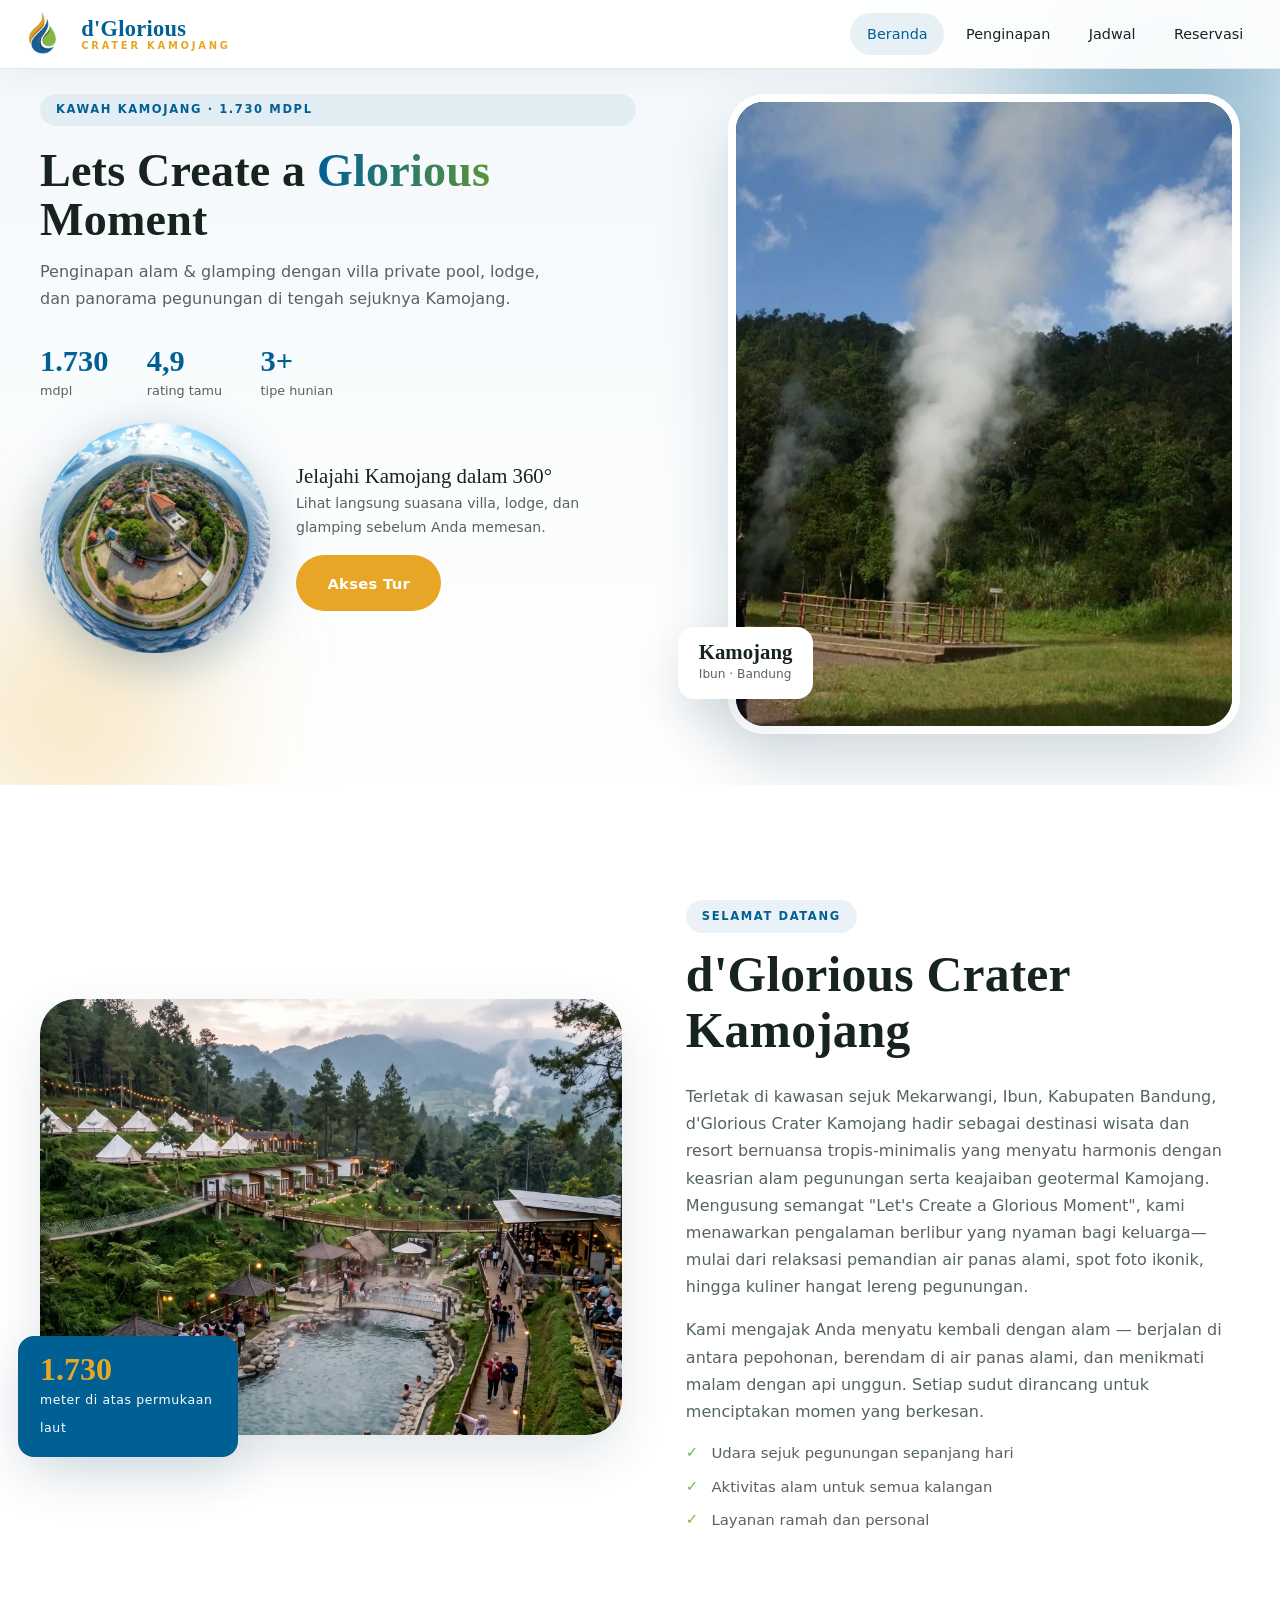
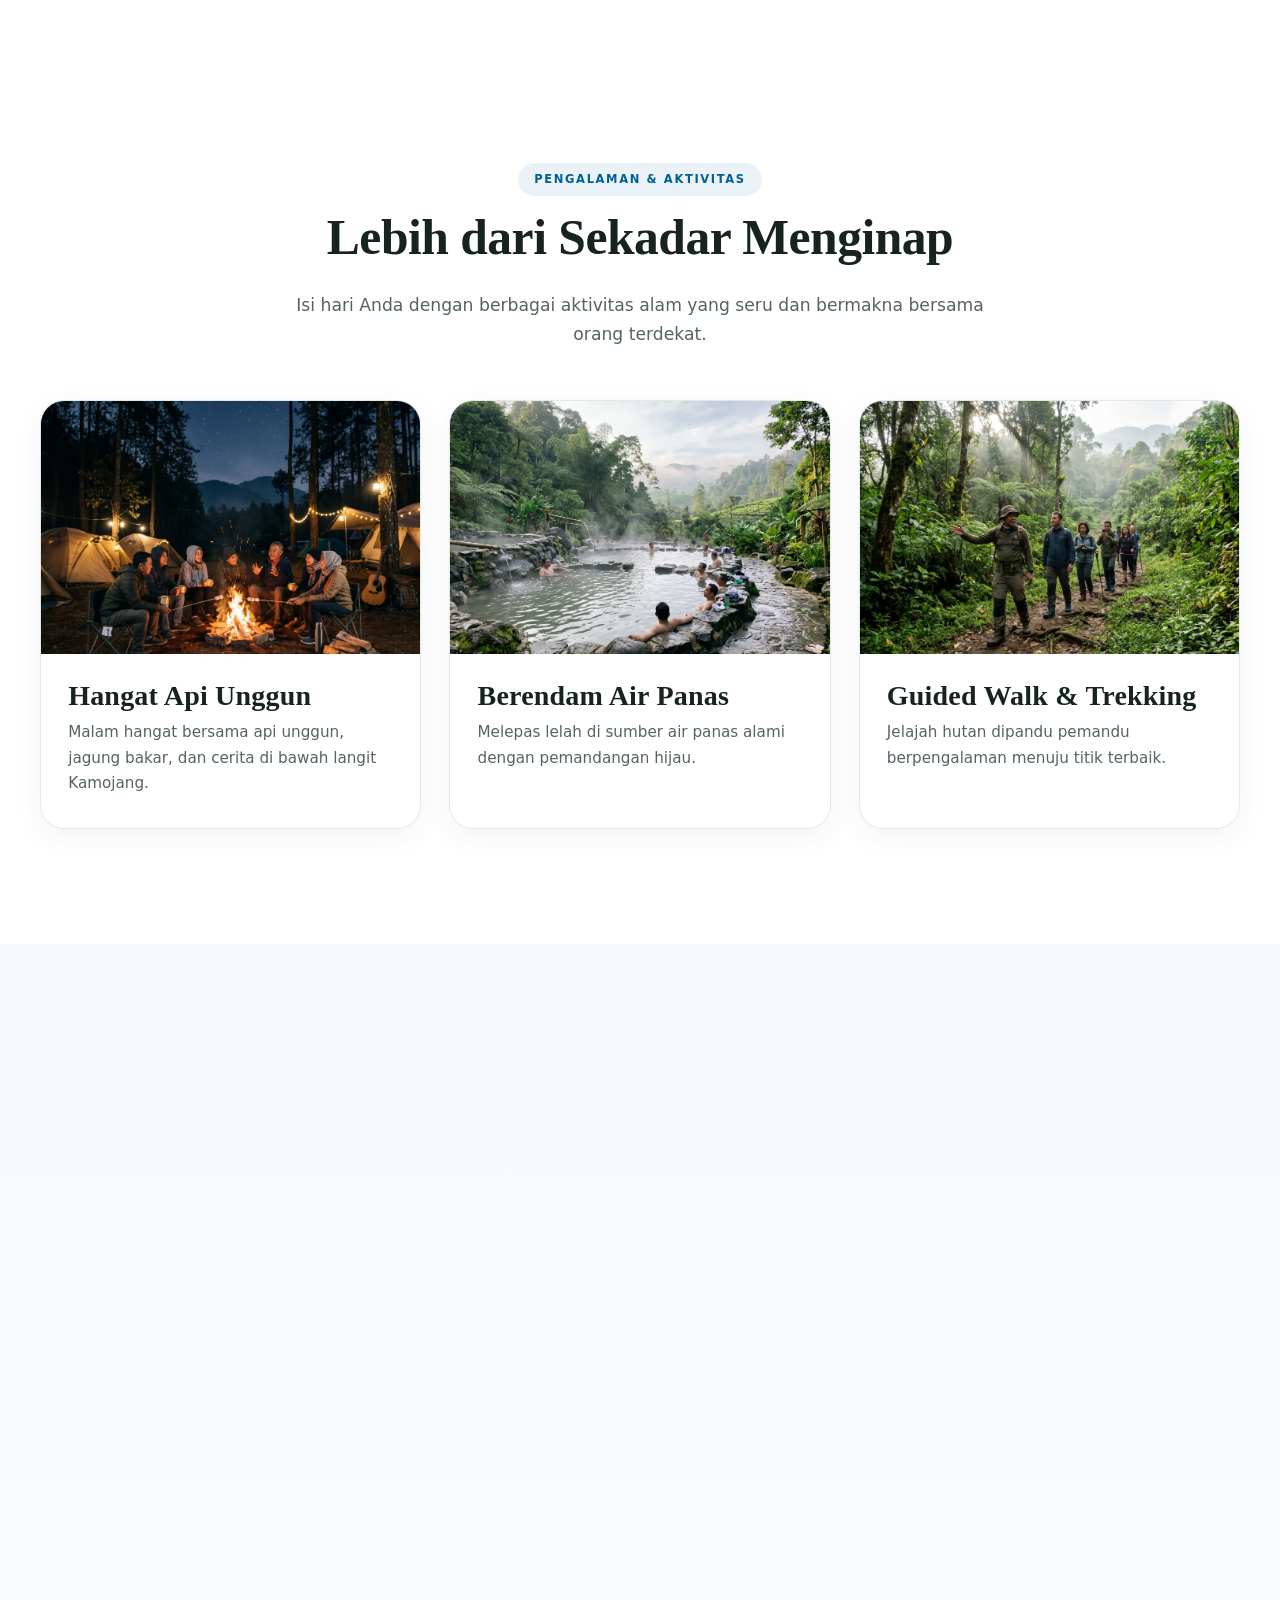
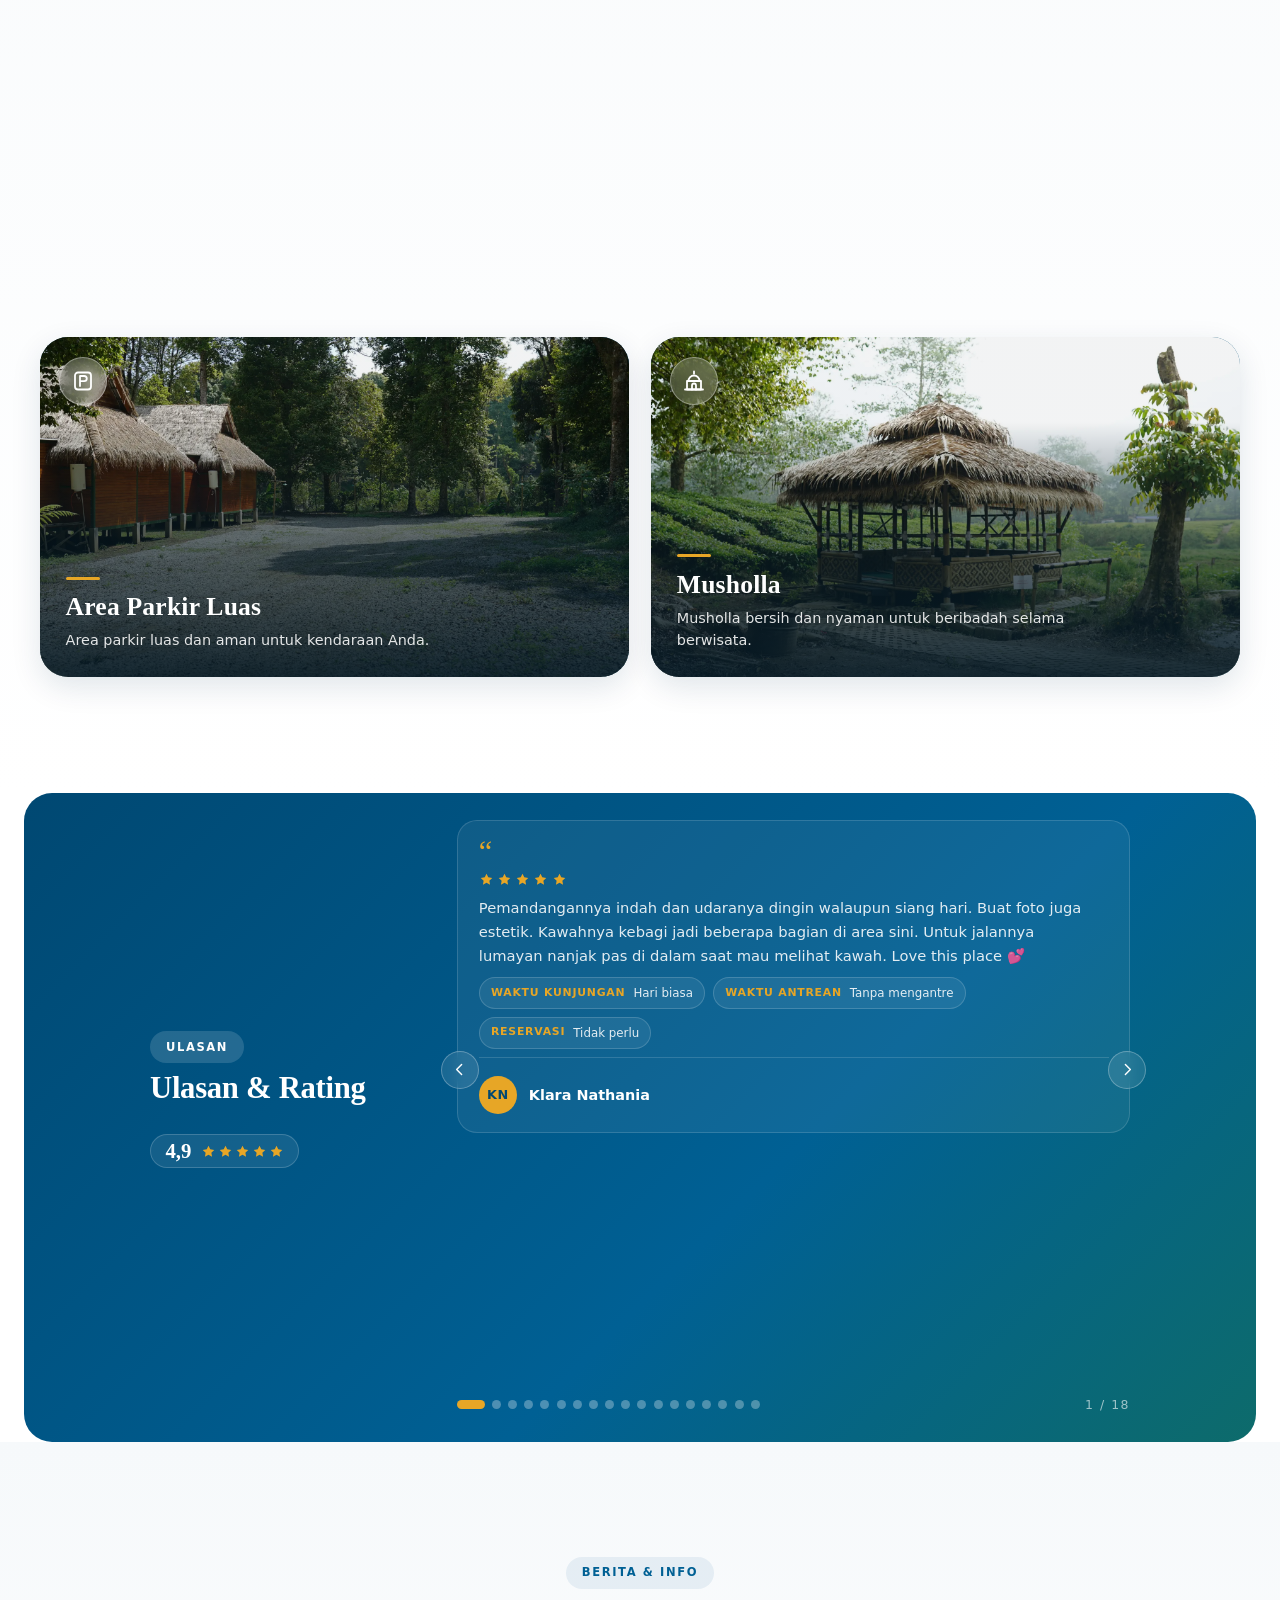
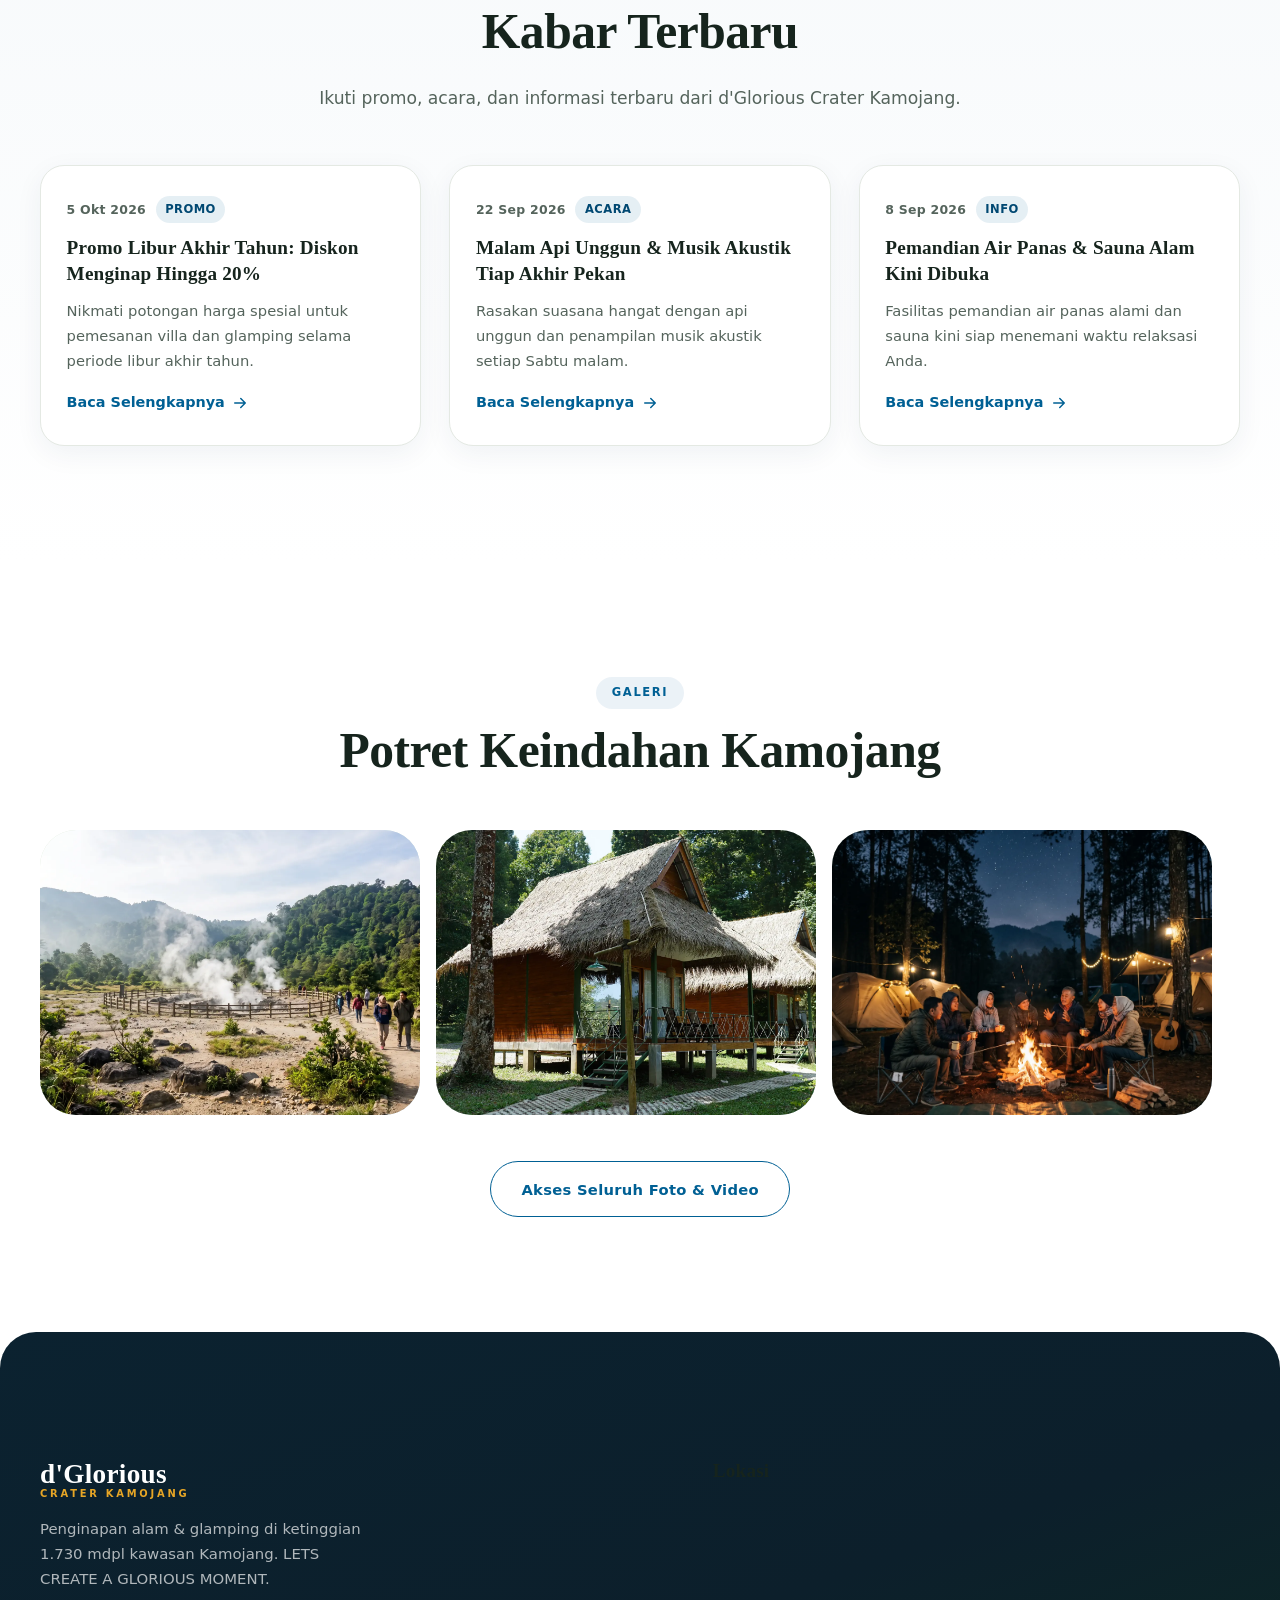
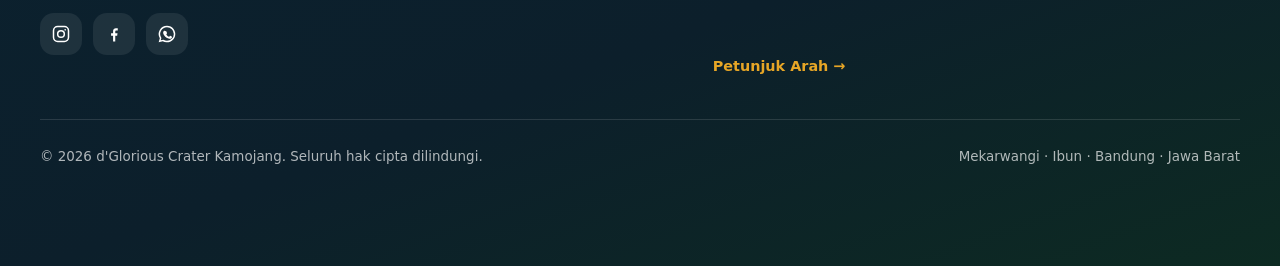
==== commit 141e92e2: "ReTouch" ====
--- a/index.html
+++ b/index.html
@@ -10,7 +10,7 @@
   <meta property="og:type" content="website">
   <link rel="preconnect" href="https://fonts.googleapis.com">
   <link rel="preconnect" href="https://fonts.gstatic.com" crossorigin>
-  <link href="https://fonts.googleapis.com/css2?family=Cormorant+Garamond:wght@500;600;700&family=Poppins:wght@300;400;500;600&display=optional" rel="stylesheet">
+  <link href="https://fonts.googleapis.com/css2?family=Roboto&display=swap" rel="stylesheet">
   <link rel="stylesheet" href="assets/css/style.css">
   <link rel="icon" type="image/png" href="assets/img/favicon.png">
 </head>
